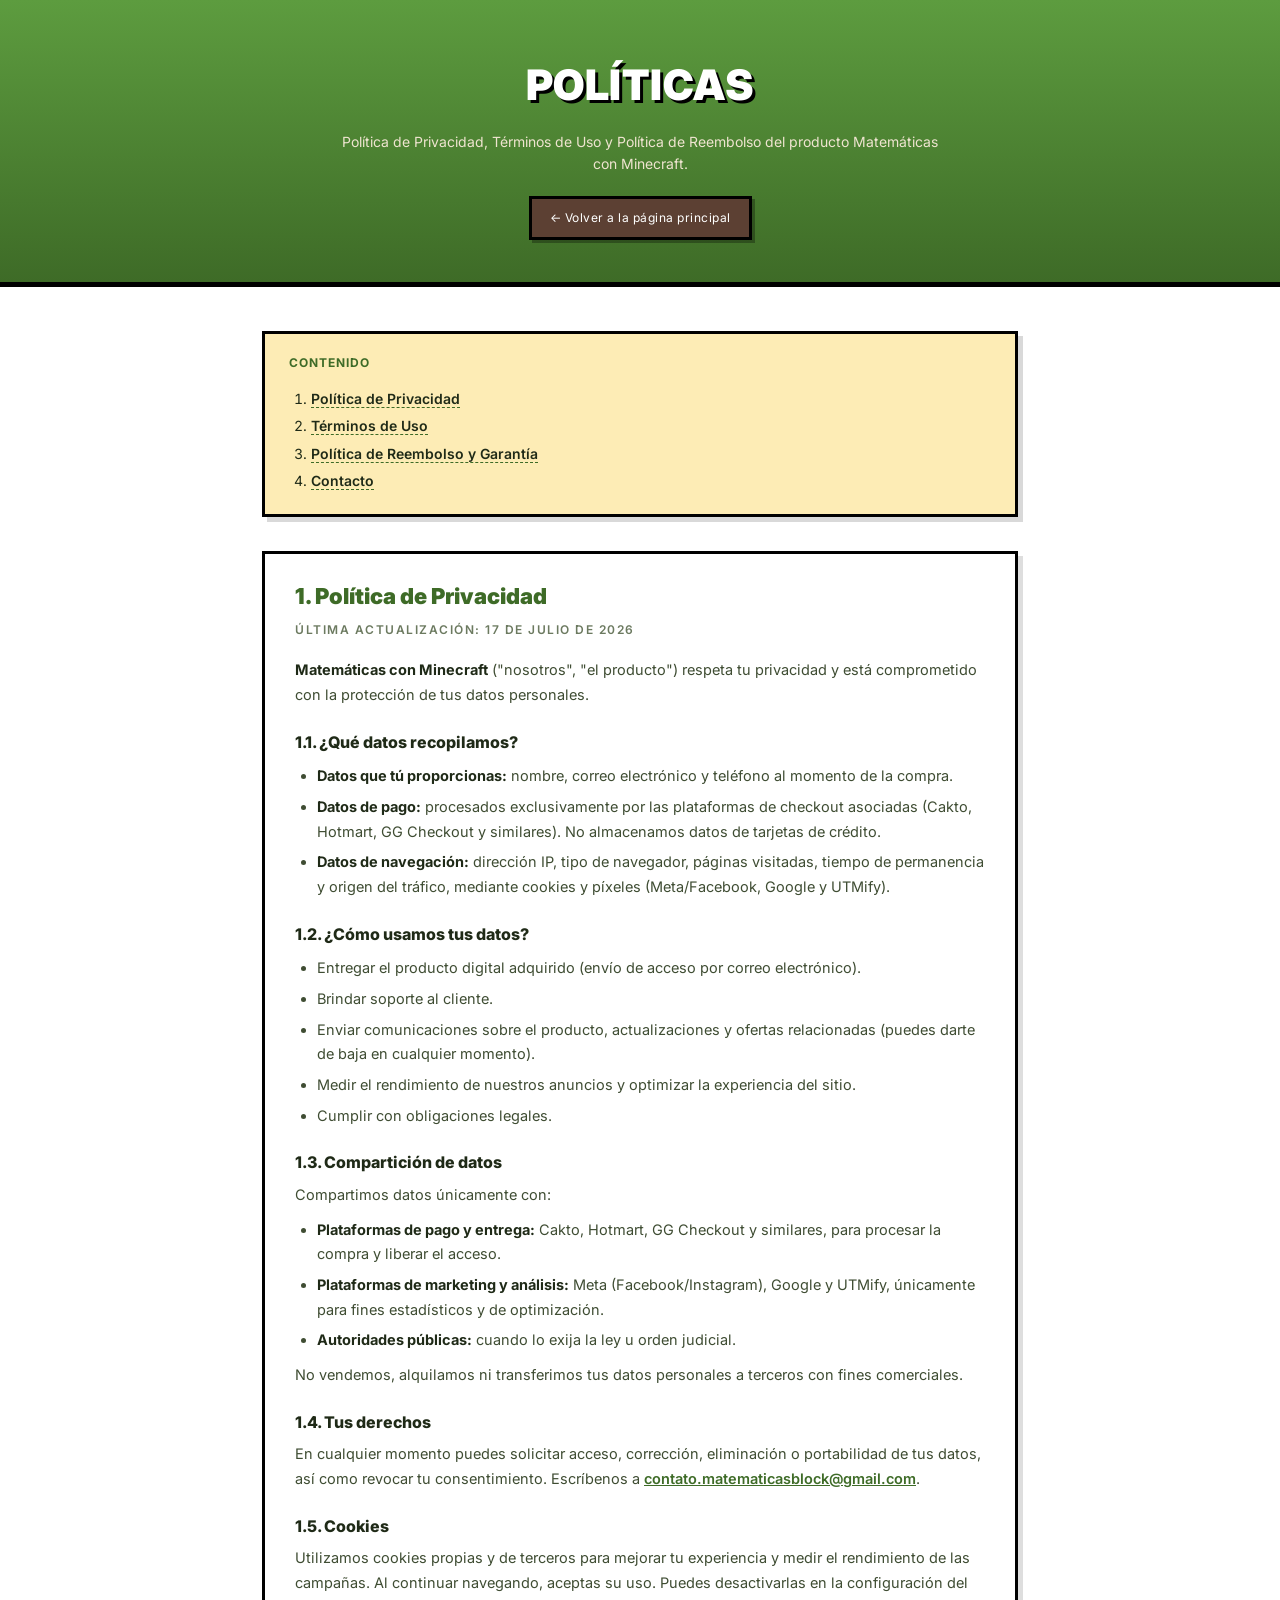
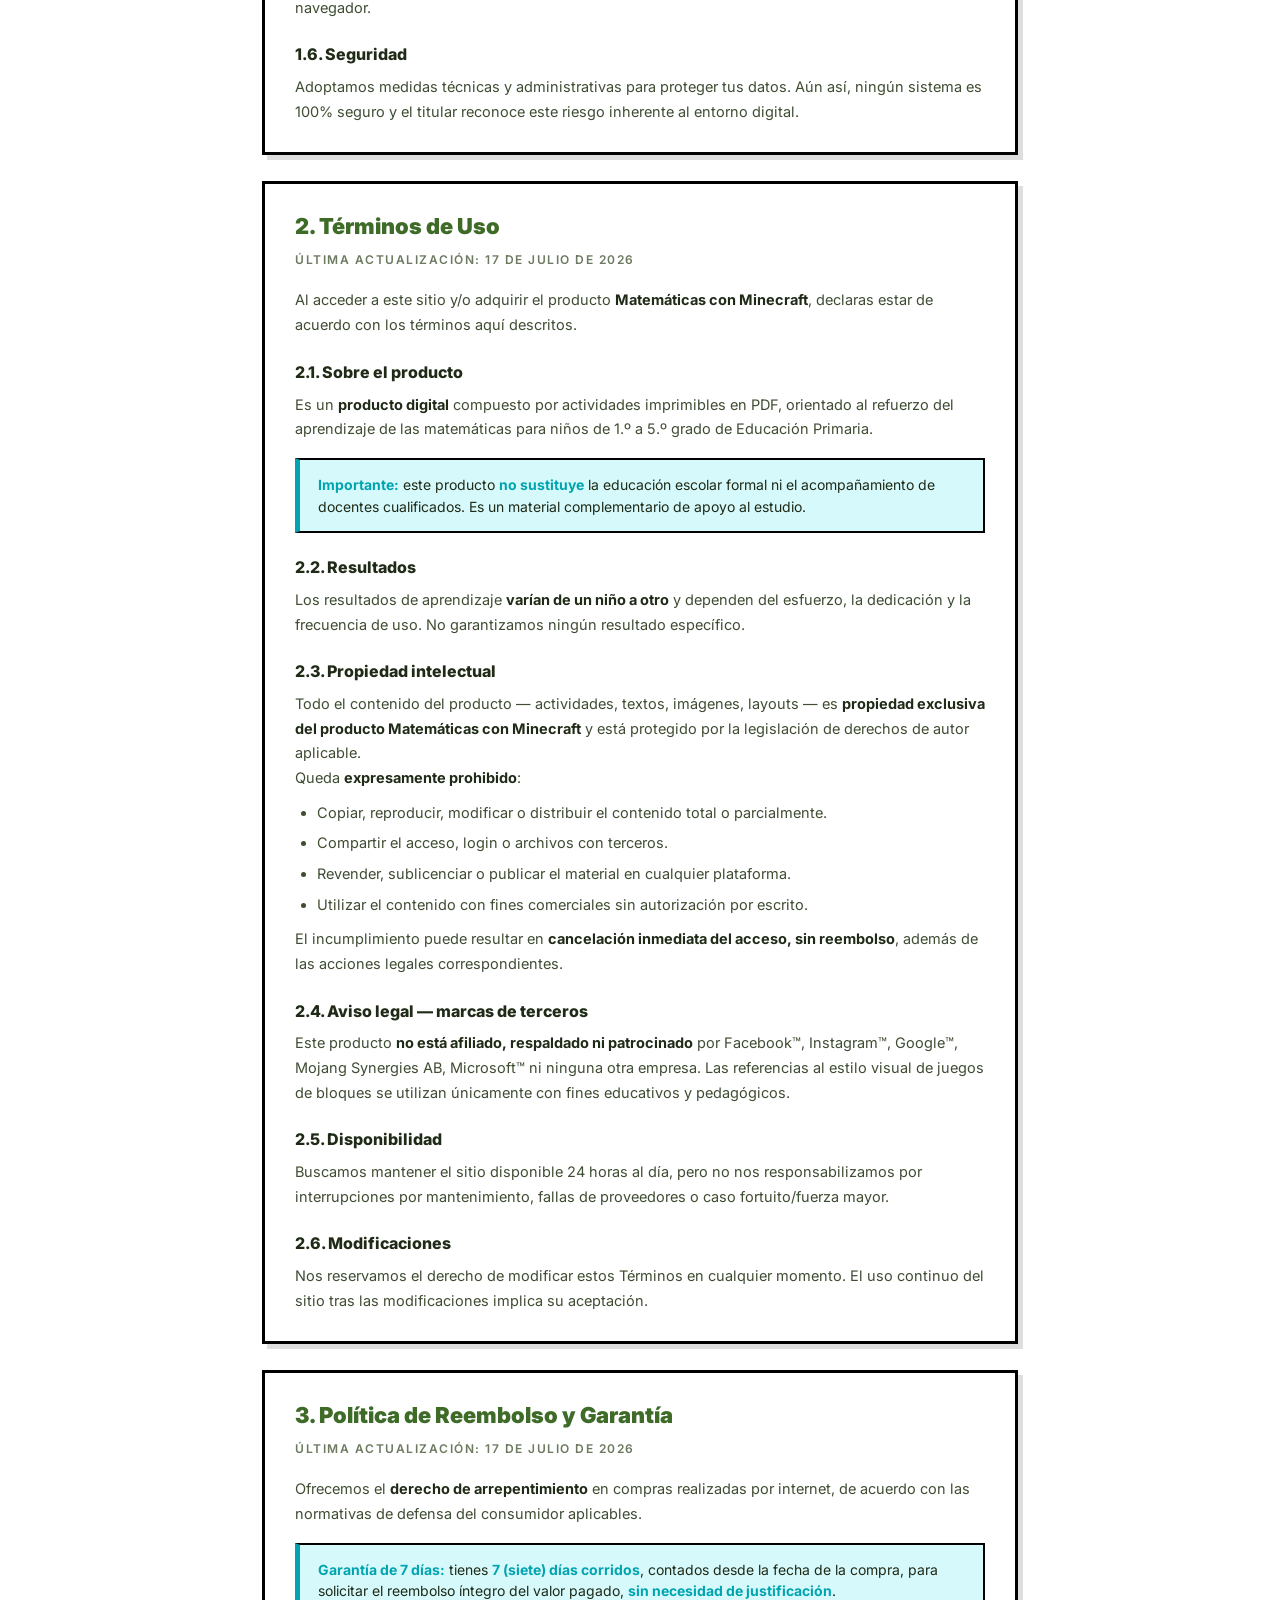
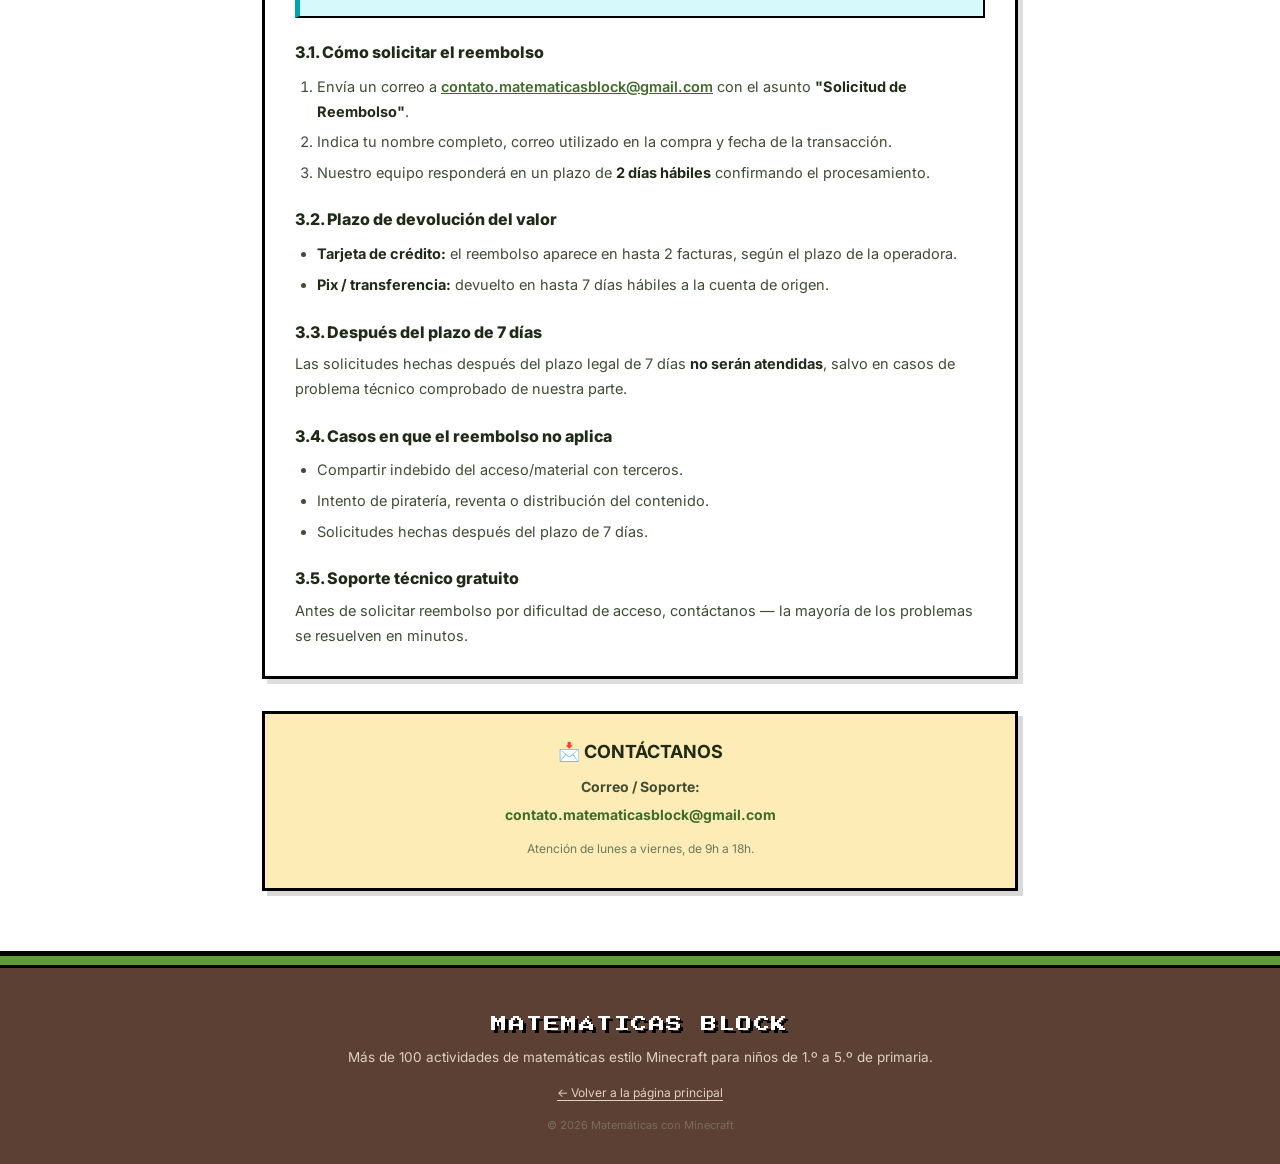
==== politicas.html @ 4c12d4b8 "feat: landing inicial matematicabloques (ES/LATAM Minecraft math)" ====
<!DOCTYPE html>
<html lang="es">
<head>
<meta charset="UTF-8">
<meta name="viewport" content="width=device-width,initial-scale=1.0,maximum-scale=5.0">
<meta name="robots" content="index,follow">
<title>Políticas — Matemáticas con Minecraft</title>
<meta name="description" content="Política de Privacidad, Términos de Uso y Política de Reembolso del producto Matemáticas con Minecraft.">
<link rel="preconnect" href="https://fonts.googleapis.com">
<link rel="preconnect" href="https://fonts.gstatic.com" crossorigin>
<link href="https://fonts.googleapis.com/css2?family=Press+Start+2P&family=Inter:wght@400;500;600;700;800&display=swap" rel="stylesheet">
<link rel="stylesheet" href="styles.css">
<style>
  .policy-hero{
    background:linear-gradient(180deg,var(--mc-grass) 0%,var(--mc-grass-dark) 100%);
    color:#fff;padding:52px 20px 42px;text-align:center;
    border-bottom:5px solid #000;
  }
  .policy-hero h1{
    font-size:clamp(28px,5vw,42px);font-weight:900;text-transform:uppercase;
    letter-spacing:.5px;margin:0 0 14px;
    text-shadow:3px 3px 0 #000;
  }
  .policy-hero p{font-size:14px;color:#efe4d0;max-width:600px;margin:0 auto;line-height:1.6}
  .policy-back{
    display:inline-block;margin-top:20px;color:#fff;font-size:12px;
    text-decoration:none;
    background:var(--mc-dirt-dark);
    padding:10px 18px;
    border:3px solid #000;
    box-shadow:3px 3px 0 rgba(0,0,0,.3);
    
    letter-spacing:.5px;
  }
  .policy-back:hover{background:var(--mc-dirt);color:#fff}

  .policy-main{
    max-width:800px;margin:0 auto;padding:44px 22px 60px;
    color:var(--text-dark);
  }
  .policy-toc{
    background:var(--mc-gold-soft);
    border:3px solid #000;
    padding:20px 24px;margin-bottom:34px;
    box-shadow:5px 5px 0 rgba(0,0,0,.15);
  }
  .policy-toc h2{
    
    font-size:12px;text-transform:uppercase;letter-spacing:1px;
    color:var(--mc-grass-dark);margin:0 0 12px;
  }
  .policy-toc ol{margin:0;padding-left:22px;font-size:14px;line-height:1.95}
  .policy-toc a{color:var(--text-dark);text-decoration:none;border-bottom:1px dashed var(--mc-grass-dark);font-weight:600}
  .policy-toc a:hover{color:var(--mc-grass-dark);border-bottom-style:solid}

  .policy-section{
    background:#fff;
    border:3px solid #000;
    padding:28px 30px;margin-bottom:26px;
    box-shadow:5px 5px 0 rgba(0,0,0,.13);
  }
  .policy-section h2{
    color:var(--mc-grass-dark);font-size:22px;font-weight:900;
    margin:0 0 8px;line-height:1.35;
  }
  .policy-section .policy-sub{
    color:var(--text-muted);font-size:12px;text-transform:uppercase;
    letter-spacing:1.5px;margin:0 0 18px;font-weight:600;
  }
  .policy-section h3{
    color:var(--text-dark);font-size:16px;margin:22px 0 8px;font-weight:800;
  }
  .policy-section p, .policy-section li{
    color:var(--text);font-size:14.5px;line-height:1.7;
  }
  .policy-section ul, .policy-section ol{padding-left:22px;margin:10px 0}
  .policy-section li{margin-bottom:6px}
  .policy-section a{color:var(--mc-grass-dark);text-decoration:underline;font-weight:600}
  .policy-section strong{color:var(--text-dark)}

  .policy-callout{
    background:var(--mc-diamond-soft);border-left:5px solid var(--mc-diamond-dark);
    padding:14px 18px;margin:16px 0;font-size:14px;
    border-top:2px solid #000;
    border-right:2px solid #000;
    border-bottom:2px solid #000;
  }
  .policy-callout strong{color:var(--mc-diamond-dark)}

  .policy-contact{
    margin-top:32px;padding:24px 26px;background:var(--mc-gold-soft);
    border:3px solid #000;text-align:center;
    box-shadow:5px 5px 0 rgba(0,0,0,.15);
  }
  .policy-contact h3{margin:0 0 10px;color:var(--text-dark);font-size:18px}
  .policy-contact p{margin:6px 0;font-size:14px;color:var(--text)}
  .policy-contact a{color:var(--mc-grass-dark);font-weight:700;text-decoration:none;word-break:break-all}
  .policy-contact a:hover{text-decoration:underline}

  @media (max-width:600px){
    .policy-section{padding:22px 20px}
    .policy-main{padding:28px 16px 50px}
    .policy-section h2{font-size:13px}
  }
</style>
</head>
<body>

<header class="policy-hero">
  <h1>Políticas</h1>
  <p>Política de Privacidad, Términos de Uso y Política de Reembolso del producto Matemáticas con Minecraft.</p>
  <a href="/" class="policy-back">← Volver a la página principal</a>
</header>

<main class="policy-main">

  <nav class="policy-toc" aria-label="Índice">
    <h2>Contenido</h2>
    <ol>
      <li><a href="#privacidad">Política de Privacidad</a></li>
      <li><a href="#terminos">Términos de Uso</a></li>
      <li><a href="#reembolso">Política de Reembolso y Garantía</a></li>
      <li><a href="#contacto">Contacto</a></li>
    </ol>
  </nav>

  <!-- ============ PRIVACIDAD ============ -->
  <section id="privacidad" class="policy-section">
    <h2>1. Política de Privacidad</h2>
    <p class="policy-sub">Última actualización: 17 de julio de 2026</p>

    <p><strong>Matemáticas con Minecraft</strong> ("nosotros", "el producto") respeta tu privacidad y está comprometido con la protección de tus datos personales.</p>

    <h3>1.1. ¿Qué datos recopilamos?</h3>
    <ul>
      <li><strong>Datos que tú proporcionas:</strong> nombre, correo electrónico y teléfono al momento de la compra.</li>
      <li><strong>Datos de pago:</strong> procesados exclusivamente por las plataformas de checkout asociadas (Cakto, Hotmart, GG Checkout y similares). No almacenamos datos de tarjetas de crédito.</li>
      <li><strong>Datos de navegación:</strong> dirección IP, tipo de navegador, páginas visitadas, tiempo de permanencia y origen del tráfico, mediante cookies y píxeles (Meta/Facebook, Google y UTMify).</li>
    </ul>

    <h3>1.2. ¿Cómo usamos tus datos?</h3>
    <ul>
      <li>Entregar el producto digital adquirido (envío de acceso por correo electrónico).</li>
      <li>Brindar soporte al cliente.</li>
      <li>Enviar comunicaciones sobre el producto, actualizaciones y ofertas relacionadas (puedes darte de baja en cualquier momento).</li>
      <li>Medir el rendimiento de nuestros anuncios y optimizar la experiencia del sitio.</li>
      <li>Cumplir con obligaciones legales.</li>
    </ul>

    <h3>1.3. Compartición de datos</h3>
    <p>Compartimos datos únicamente con:</p>
    <ul>
      <li><strong>Plataformas de pago y entrega:</strong> Cakto, Hotmart, GG Checkout y similares, para procesar la compra y liberar el acceso.</li>
      <li><strong>Plataformas de marketing y análisis:</strong> Meta (Facebook/Instagram), Google y UTMify, únicamente para fines estadísticos y de optimización.</li>
      <li><strong>Autoridades públicas:</strong> cuando lo exija la ley u orden judicial.</li>
    </ul>
    <p>No vendemos, alquilamos ni transferimos tus datos personales a terceros con fines comerciales.</p>

    <h3>1.4. Tus derechos</h3>
    <p>En cualquier momento puedes solicitar acceso, corrección, eliminación o portabilidad de tus datos, así como revocar tu consentimiento. Escríbenos a <a href="mailto:contato.matematicasblock@gmail.com">contato.matematicasblock@gmail.com</a>.</p>

    <h3>1.5. Cookies</h3>
    <p>Utilizamos cookies propias y de terceros para mejorar tu experiencia y medir el rendimiento de las campañas. Al continuar navegando, aceptas su uso. Puedes desactivarlas en la configuración del navegador.</p>

    <h3>1.6. Seguridad</h3>
    <p>Adoptamos medidas técnicas y administrativas para proteger tus datos. Aún así, ningún sistema es 100% seguro y el titular reconoce este riesgo inherente al entorno digital.</p>
  </section>

  <!-- ============ TÉRMINOS DE USO ============ -->
  <section id="terminos" class="policy-section">
    <h2>2. Términos de Uso</h2>
    <p class="policy-sub">Última actualización: 17 de julio de 2026</p>

    <p>Al acceder a este sitio y/o adquirir el producto <strong>Matemáticas con Minecraft</strong>, declaras estar de acuerdo con los términos aquí descritos.</p>

    <h3>2.1. Sobre el producto</h3>
    <p>Es un <strong>producto digital</strong> compuesto por actividades imprimibles en PDF, orientado al refuerzo del aprendizaje de las matemáticas para niños de 1.º a 5.º grado de Educación Primaria.</p>

    <div class="policy-callout">
      <strong>Importante:</strong> este producto <strong>no sustituye</strong> la educación escolar formal ni el acompañamiento de docentes cualificados. Es un material complementario de apoyo al estudio.
    </div>

    <h3>2.2. Resultados</h3>
    <p>Los resultados de aprendizaje <strong>varían de un niño a otro</strong> y dependen del esfuerzo, la dedicación y la frecuencia de uso. No garantizamos ningún resultado específico.</p>

    <h3>2.3. Propiedad intelectual</h3>
    <p>Todo el contenido del producto — actividades, textos, imágenes, layouts — es <strong>propiedad exclusiva del producto Matemáticas con Minecraft</strong> y está protegido por la legislación de derechos de autor aplicable.</p>
    <p>Queda <strong>expresamente prohibido</strong>:</p>
    <ul>
      <li>Copiar, reproducir, modificar o distribuir el contenido total o parcialmente.</li>
      <li>Compartir el acceso, login o archivos con terceros.</li>
      <li>Revender, sublicenciar o publicar el material en cualquier plataforma.</li>
      <li>Utilizar el contenido con fines comerciales sin autorización por escrito.</li>
    </ul>
    <p>El incumplimiento puede resultar en <strong>cancelación inmediata del acceso, sin reembolso</strong>, además de las acciones legales correspondientes.</p>

    <h3>2.4. Aviso legal — marcas de terceros</h3>
    <p>Este producto <strong>no está afiliado, respaldado ni patrocinado</strong> por Facebook™, Instagram™, Google™, Mojang Synergies AB, Microsoft™ ni ninguna otra empresa. Las referencias al estilo visual de juegos de bloques se utilizan únicamente con fines educativos y pedagógicos.</p>

    <h3>2.5. Disponibilidad</h3>
    <p>Buscamos mantener el sitio disponible 24 horas al día, pero no nos responsabilizamos por interrupciones por mantenimiento, fallas de proveedores o caso fortuito/fuerza mayor.</p>

    <h3>2.6. Modificaciones</h3>
    <p>Nos reservamos el derecho de modificar estos Términos en cualquier momento. El uso continuo del sitio tras las modificaciones implica su aceptación.</p>
  </section>

  <!-- ============ REEMBOLSO ============ -->
  <section id="reembolso" class="policy-section">
    <h2>3. Política de Reembolso y Garantía</h2>
    <p class="policy-sub">Última actualización: 17 de julio de 2026</p>

    <p>Ofrecemos el <strong>derecho de arrepentimiento</strong> en compras realizadas por internet, de acuerdo con las normativas de defensa del consumidor aplicables.</p>

    <div class="policy-callout">
      <strong>Garantía de 7 días:</strong> tienes <strong>7 (siete) días corridos</strong>, contados desde la fecha de la compra, para solicitar el reembolso íntegro del valor pagado, <strong>sin necesidad de justificación</strong>.
    </div>

    <h3>3.1. Cómo solicitar el reembolso</h3>
    <ol>
      <li>Envía un correo a <a href="mailto:contato.matematicasblock@gmail.com">contato.matematicasblock@gmail.com</a> con el asunto <strong>"Solicitud de Reembolso"</strong>.</li>
      <li>Indica tu nombre completo, correo utilizado en la compra y fecha de la transacción.</li>
      <li>Nuestro equipo responderá en un plazo de <strong>2 días hábiles</strong> confirmando el procesamiento.</li>
    </ol>

    <h3>3.2. Plazo de devolución del valor</h3>
    <ul>
      <li><strong>Tarjeta de crédito:</strong> el reembolso aparece en hasta 2 facturas, según el plazo de la operadora.</li>
      <li><strong>Pix / transferencia:</strong> devuelto en hasta 7 días hábiles a la cuenta de origen.</li>
    </ul>

    <h3>3.3. Después del plazo de 7 días</h3>
    <p>Las solicitudes hechas después del plazo legal de 7 días <strong>no serán atendidas</strong>, salvo en casos de problema técnico comprobado de nuestra parte.</p>

    <h3>3.4. Casos en que el reembolso no aplica</h3>
    <ul>
      <li>Compartir indebido del acceso/material con terceros.</li>
      <li>Intento de piratería, reventa o distribución del contenido.</li>
      <li>Solicitudes hechas después del plazo de 7 días.</li>
    </ul>

    <h3>3.5. Soporte técnico gratuito</h3>
    <p>Antes de solicitar reembolso por dificultad de acceso, contáctanos — la mayoría de los problemas se resuelven en minutos.</p>
  </section>

  <!-- ============ CONTACTO ============ -->
  <section id="contacto" class="policy-contact">
    <h3>📩 CONTÁCTANOS</h3>
    <p><strong>Correo / Soporte:</strong></p>
    <p><a href="mailto:contato.matematicasblock@gmail.com">contato.matematicasblock@gmail.com</a></p>
    <p style="font-size:12px;color:var(--text-muted);margin-top:14px">Atención de lunes a viernes, de 9h a 18h.</p>
  </section>

</main>

<footer class="footer">
  <div class="container narrow center">
    <p class="footer-brand">MATEMÁTICAS BLOCK</p>
    <p class="footer-tag">Más de 100 actividades de matemáticas estilo Minecraft para niños de 1.º a 5.º de primaria.</p>
    <p class="footer-links"><a href="/">← Volver a la página principal</a></p>
    <p class="footer-copy">© 2026 Matemáticas con Minecraft</p>
  </div>
</footer>

</body>
</html>
---- styles.css ----
/* ============ RESET / BASE ============ */
*,*::before,*::after{box-sizing:border-box;margin:0;padding:0}
html{scroll-behavior:smooth;-webkit-font-smoothing:antialiased}
body{
  font-family:'Inter',system-ui,-apple-system,'Segoe UI',Roboto,Helvetica,Arial,sans-serif;
  background:#fff;color:var(--text-dark);line-height:1.55;
  overflow-x:hidden;
}
img{display:block;max-width:100%;height:auto;image-rendering:pixelated;image-rendering:-moz-crisp-edges}
a{color:inherit;text-decoration:none}
button{font:inherit;cursor:pointer;border:0;background:none;color:inherit}

:root{
  /* Paleta Minecraft */
  --mc-grass:#5D9C3F;
  --mc-grass-dark:#3E6B27;
  --mc-grass-light:#7DBE55;
  --mc-grass-soft:#e5f3d7;
  --mc-dirt:#866043;
  --mc-dirt-dark:#5C4033;
  --mc-dirt-light:#a67b57;
  --mc-dirt-soft:#f5ead9;
  --mc-stone:#7F7F7F;
  --mc-stone-dark:#4d4d4d;
  --mc-diamond:#5DECF5;
  --mc-diamond-dark:#00a4b0;
  --mc-diamond-soft:#d6f9fc;
  --mc-redstone:#B02020;
  --mc-redstone-dark:#7f0a0a;
  --mc-redstone-light:#e0453f;
  --mc-redstone-soft:#fbe0e0;
  --mc-gold:#f4c034;
  --mc-gold-soft:#fdecb5;

  /* Backgrounds */
  --bg-white:#ffffff;
  --bg-cream:#faf6ea;
  --bg-soft:#f4f8ef;
  --bg-grass-tint:#f0f7e7;
  --bg-dirt-tint:#f8f0e3;

  /* Texto */
  --text-dark:#1f2a17;
  --text:#3f4d33;
  --text-muted:#6c7a60;
  --text-soft:#a5b19c;

  /* Borders / shadows */
  --border:rgba(62,107,39,.12);
  --border-strong:rgba(62,107,39,.28);
  --shadow-soft:0 6px 0 rgba(62,107,39,.10);
  --shadow-md:0 8px 0 rgba(62,107,39,.16);
  --shadow-block:0 6px 0 rgba(0,0,0,.15), 0 12px 24px rgba(62,107,39,.14);

  /* CTA = verde grama Minecraft */
  --cta-from:#7DBE55;
  --cta-to:#3E6B27;
  --cta-shadow:rgba(62,107,39,.42);

  /* Fontes */
  --font-pixel:'Press Start 2P','VT323','Courier New',monospace;
  --font-body:'Inter',system-ui,-apple-system,sans-serif;
}

/* ============ TOP BAR ============ */
.top-bar{
  background:linear-gradient(90deg,var(--mc-grass-dark) 0%,var(--mc-dirt-dark) 100%);
  color:#fff;text-align:center;
  padding:12px 16px;font-size:13px;font-weight:700;
  letter-spacing:.4px;
  text-shadow:1px 1px 0 rgba(0,0,0,.5);
  border-bottom:3px solid #000;
}
.top-bar strong{font-weight:800;color:var(--mc-gold)}

/* ============ HERO ============ */
.hero{
  background:
    linear-gradient(180deg,#87CEEB 0%,#87CEEB 55%, var(--mc-grass) 55%, var(--mc-grass) 65%, var(--mc-dirt) 65%),
    #ffffff;
  padding:32px 20px 80px;
  text-align:center;
  position:relative;
  overflow:hidden;
}
.hero::before{
  content:"";
  position:absolute;
  left:0;right:0;
  top:55%;
  height:16px;
  background-image:
    linear-gradient(90deg,rgba(0,0,0,.15) 25%,transparent 25%,transparent 50%,rgba(0,0,0,.15) 50%,rgba(0,0,0,.15) 75%,transparent 75%);
  background-size:16px 16px;
  z-index:1;
  pointer-events:none;
}
.hero-inner{max-width:820px;margin:0 auto;position:relative;z-index:2}
.brand{
  font-family:var(--font-pixel);
  font-size:14px;letter-spacing:2px;
  color:#fff;
  background:var(--mc-dirt-dark);
  display:inline-block;
  padding:10px 18px;
  border:3px solid #000;
  box-shadow:4px 4px 0 rgba(0,0,0,.35);
  margin-bottom:22px;
  text-shadow:2px 2px 0 #000;
}
.kicker{
  display:inline-block;
  background:var(--mc-gold);
  color:#3a2a05;
  padding:8px 14px;
  font-size:12px;font-weight:800;letter-spacing:1px;
  margin-bottom:16px;
  border:3px solid #000;
  box-shadow:3px 3px 0 rgba(0,0,0,.35);
  text-transform:uppercase;
}
.hero h1{
  font-size:clamp(26px,5vw,40px);
  font-weight:900;line-height:1.2;
  margin-bottom:18px;color:#fff;
  text-shadow:3px 3px 0 #000, -1px -1px 0 #000, 1px -1px 0 #000, -1px 1px 0 #000;
  letter-spacing:.3px;
  text-transform:uppercase;
}
.hl{color:var(--mc-gold);text-shadow:3px 3px 0 #000;font-family:var(--font-pixel);font-size:.75em;display:inline-block;padding:0 4px}
.sub{
  color:#fff;font-size:15px;
  max-width:640px;margin:0 auto 24px;
  background:rgba(0,0,0,.55);
  padding:12px 18px;
  border:2px solid #000;
  border-radius:4px;
  line-height:1.6;
}
.hero-img-wrap{
  margin:20px auto 26px;
  max-width:520px;
  position:relative;
}
.hero-img-wrap img{
  width:100%;
  border:4px solid #000;
  box-shadow:8px 8px 0 rgba(0,0,0,.35);
  background:#fff;
}
.cta-primary{
  display:inline-block;
  background:linear-gradient(180deg,var(--cta-from) 0%,var(--cta-to) 100%);
  color:#fff;
  font-weight:900;font-size:16px;
  padding:20px 26px;
  border:4px solid #000;
  box-shadow:5px 5px 0 rgba(0,0,0,.35), inset 0 2px 0 rgba(255,255,255,.25);
  text-transform:uppercase;letter-spacing:.6px;
  text-shadow:2px 2px 0 #000;
  transition:transform .12s ease, box-shadow .12s ease;
  animation:pulse 2.2s ease-in-out infinite;
  line-height:1.4;
}
.cta-primary:hover{transform:translate(-2px,-2px);box-shadow:7px 7px 0 rgba(0,0,0,.4), inset 0 2px 0 rgba(255,255,255,.25)}
.cta-primary:active{transform:translate(2px,2px);box-shadow:2px 2px 0 rgba(0,0,0,.35)}
@keyframes pulse{
  0%,100%{box-shadow:5px 5px 0 rgba(0,0,0,.35), inset 0 2px 0 rgba(255,255,255,.25);}
  50%{box-shadow:7px 7px 0 rgba(0,0,0,.45), inset 0 2px 0 rgba(255,255,255,.25);}
}
.social-proof{
  margin-top:22px;font-size:14px;color:#fff;
  display:flex;align-items:center;justify-content:center;gap:10px;flex-wrap:wrap;
  text-shadow:2px 2px 0 #000;
  font-weight:700;
}
.stars{color:var(--mc-gold);letter-spacing:2px;font-size:18px}
.trust-row{color:#fff;font-size:13px;margin-top:10px;text-shadow:2px 2px 0 #000;font-weight:600}

/* ============ SECTIONS ============ */
.section{padding:64px 20px}
.section-light{background:var(--bg-soft);color:var(--text-dark)}
.section-dark{background:var(--bg-dirt-tint);color:var(--text-dark)}
.section-darker{background:var(--bg-grass-tint);color:var(--text-dark)}
.section-urgency{
  background:linear-gradient(180deg,var(--mc-redstone-soft) 0%,#fcd5d3 100%);
  color:var(--text-dark);
  border-top:4px solid #000;
  border-bottom:4px solid #000;
}
.section-bonus{
  background:
    linear-gradient(180deg,var(--mc-gold-soft) 0%,#fff5d1 100%);
  color:var(--text-dark);
  border-top:4px solid #000;
  border-bottom:4px solid #000;
}
.container{max-width:1100px;margin:0 auto}
.container.narrow{max-width:760px}
.center{text-align:center}

.section-title{
  font-size:clamp(24px,4vw,36px);
  font-weight:900;text-align:center;
  margin-bottom:14px;line-height:1.2;color:var(--text-dark);
  letter-spacing:.2px;
  text-transform:uppercase;
}
.section-sub{
  text-align:center;color:var(--text-muted);
  max-width:640px;margin:0 auto 36px;font-size:15px;
  line-height:1.6;
}

/* ============ SECTION MATERIAL ============ */
.section-material{
  background:
    linear-gradient(180deg,var(--mc-grass-soft) 0%,#ffffff 100%);
  color:var(--text-dark);
  border-top:4px solid #000;
}
.material-head{text-align:center;margin-bottom:30px}
.material-eyebrow{
  display:inline-block;
  background:var(--mc-grass);
  color:#fff;
  font-family:var(--font-pixel);
  font-weight:800;font-size:9px;letter-spacing:1.5px;
  padding:8px 14px;
  border:3px solid #000;
  box-shadow:3px 3px 0 rgba(0,0,0,.3);
  margin-bottom:16px;
  text-shadow:1px 1px 0 #000;
}

/* ============ MARQUEE ============ */
.marquee{
  position:relative;overflow:hidden;
  width:100%;
  -webkit-mask-image:linear-gradient(90deg,transparent 0,#000 6%,#000 94%,transparent 100%);
          mask-image:linear-gradient(90deg,transparent 0,#000 6%,#000 94%,transparent 100%);
}
.marquee-track{
  display:flex;gap:20px;
  width:max-content;
  animation:marquee 26s linear infinite;
  will-change:transform;
}
.marquee-item{
  flex:0 0 auto;
  width:clamp(280px, 44vw, 480px);
  overflow:hidden;
  background:#fff;
  border:3px solid #000;
  box-shadow:5px 5px 0 rgba(0,0,0,.25);
}
.marquee-item img{width:100%;height:auto;display:block}
@keyframes marquee{
  from{transform:translateX(0)}
  to{transform:translateX(calc(-50% - 10px))}
}

/* ============ DEPOIMENTOS MARQUEE ============ */
.dep-marquee{
  position:relative;overflow:hidden;width:100%;
  -webkit-mask-image:linear-gradient(90deg,transparent 0,#000 5%,#000 95%,transparent 100%);
          mask-image:linear-gradient(90deg,transparent 0,#000 5%,#000 95%,transparent 100%);
}
.dep-marquee-track{
  display:flex;gap:20px;
  width:max-content;
  animation:marquee 38s linear infinite;
  will-change:transform;
}
.dep-item{
  flex:0 0 auto;
  width:clamp(260px, 28vw, 340px);
  height:520px;
  overflow:hidden;
  background:#f0f7e7;
  border:3px solid #000;
  box-shadow:5px 5px 0 rgba(0,0,0,.2);
  position:relative;
}
.dep-item img{
  width:100%;height:100%;display:block;
  object-fit:cover;object-position:top center;
  image-rendering:-webkit-optimize-contrast;
  image-rendering:high-quality;
}
@media (max-width:480px){
  .dep-item{width:240px;height:440px}
}

/* ============ EXTRA MOCKUP ============ */
.extra-mockup{
  margin:20px auto 24px;
  max-width:460px;
}
.extra-mockup img{
  width:100%;
  border:4px solid #000;
  box-shadow:6px 6px 0 rgba(0,0,0,.25);
  background:#fff;
}
.pain-resolver{
  text-align:center;color:var(--text-dark);font-size:15px;
  background:var(--mc-diamond-soft);
  border:3px solid var(--mc-diamond-dark);
  padding:16px 18px;margin:20px auto 0;
  max-width:560px;
  box-shadow:4px 4px 0 rgba(0,0,0,.15);
  font-weight:600;
}

/* ============ LEARN GRID ============ */
.learn-grid{
  display:grid;grid-template-columns:repeat(auto-fit,minmax(240px,1fr));
  gap:18px;
}
.learn-card{
  background:#fff;
  border:3px solid #000;
  padding:22px;
  transition:transform .2s ease, box-shadow .2s ease;
  box-shadow:5px 5px 0 rgba(0,0,0,.15);
}
.learn-card:hover{
  transform:translate(-2px,-2px);
  box-shadow:7px 7px 0 rgba(0,0,0,.2);
}
.learn-emoji{
  font-size:28px;display:flex;align-items:center;justify-content:center;
  width:56px;height:56px;
  background:var(--mc-grass);
  color:#fff;
  border:3px solid #000;
  margin-bottom:14px;
  box-shadow:3px 3px 0 rgba(0,0,0,.2);
}
.learn-card h3{
  font-size:17px;margin-bottom:8px;color:var(--text-dark);
  line-height:1.35;font-weight:900;
}
.learn-card p{font-size:13.5px;color:var(--text-muted);line-height:1.55}

/* ============ COUNTDOWN ============ */
.countdown{
  display:flex;justify-content:center;align-items:center;gap:14px;
  margin:20px 0 14px;
}
.cd-box{
  background:#fff;
  border:4px solid #000;
  padding:14px 18px;
  min-width:104px;text-align:center;
  box-shadow:5px 5px 0 var(--mc-redstone-dark);
}
.cd-box span{
  display:block;font-size:38px;font-weight:900;line-height:1;
  font-family:var(--font-pixel);
  font-variant-numeric:tabular-nums;color:var(--mc-redstone);
  text-shadow:2px 2px 0 rgba(0,0,0,.15);
}
.cd-box small{display:block;font-size:11px;color:var(--text-muted);letter-spacing:.6px;margin-top:6px;font-family:var(--font-pixel)}
.cd-colon{font-size:34px;font-weight:900;color:var(--mc-redstone);font-family:var(--font-pixel)}
.cd-note{color:var(--text);margin-top:8px;font-size:14px}
.cd-note strong{color:var(--mc-redstone)}

/* ============ IDEAL v2 ============ */
.section-ideal{
  background:
    linear-gradient(180deg,#ffffff 0%,var(--bg-grass-tint) 100%);
  color:var(--text-dark);
}
.ideal-head{text-align:center;margin-bottom:30px}
.ideal-flag{
  display:inline-block;font-size:38px;margin-bottom:10px;
  filter:drop-shadow(0 4px 0 rgba(0,0,0,.2));
}
.ideal-grid-v2{
  display:grid;grid-template-columns:repeat(auto-fit,minmax(260px,1fr));
  gap:18px;
}
.ideal-card-v2{
  background:#fff;
  border:3px solid #000;
  padding:24px 22px;
  box-shadow:5px 5px 0 rgba(0,0,0,.15);
  position:relative;
  transition:transform .2s ease, box-shadow .2s ease;
}
.ideal-card-v2:hover{
  transform:translate(-2px,-2px);
  box-shadow:7px 7px 0 rgba(0,0,0,.22);
}
.ideal-icon{
  font-size:32px;line-height:1;
  width:56px;height:56px;
  background:var(--mc-dirt);
  color:#fff;
  border:3px solid #000;
  display:flex;align-items:center;justify-content:center;
  margin-bottom:14px;
  box-shadow:3px 3px 0 rgba(0,0,0,.2);
}
.ideal-card-v2 h3{
  font-size:17px;color:var(--text-dark);margin-bottom:10px;line-height:1.35;font-weight:900;
}
.ideal-card-v2 p{font-size:14px;color:var(--text-muted);line-height:1.6}
.cta-block-v2{
  text-align:center;margin-top:36px;
  background:linear-gradient(180deg,var(--mc-dirt) 0%,var(--mc-dirt-dark) 100%);
  padding:34px 20px;
  color:#fff;
  border:4px solid #000;
  box-shadow:8px 8px 0 rgba(0,0,0,.3);
}
.cta-block-v2 h3{
  font-size:24px;margin-bottom:10px;color:#fff;font-weight:900;
  text-shadow:2px 2px 0 #000;line-height:1.3;
}
.cta-block-v2 p{color:#efe4d0;font-size:14px;margin-bottom:18px}
.cta-block-v2 .trust-row{color:#efe4d0;text-shadow:none;margin-top:12px}

/* ============ BONUSES ============ */
.bonus-grid{
  display:grid;grid-template-columns:repeat(auto-fit,minmax(240px,1fr));
  gap:22px;
}
.bonus-card{
  background:#fff;
  border:3px solid #000;
  padding:22px;
  text-align:center;position:relative;
  transition:transform .2s ease, box-shadow .2s ease;
  box-shadow:5px 5px 0 rgba(0,0,0,.15);
}
.bonus-card.hot{border-color:var(--mc-redstone);border-width:4px}
.bonus-card:hover{
  transform:translate(-2px,-2px);
  box-shadow:7px 7px 0 rgba(0,0,0,.22);
}
.bonus-tag{
  position:absolute;top:-14px;left:50%;transform:translateX(-50%);
  background:var(--mc-redstone);
  color:#fff;
  font-family:var(--font-pixel);
  font-weight:900;font-size:9px;
  padding:6px 12px;letter-spacing:.5px;
  white-space:nowrap;
  border:3px solid #000;
  box-shadow:2px 2px 0 rgba(0,0,0,.3);
  text-shadow:1px 1px 0 #000;
}
.bonus-card img{
  width:100%;max-width:200px;margin:6px auto 16px;
  border:3px solid #000;
  box-shadow:4px 4px 0 rgba(0,0,0,.2);
}
.bonus-card h3{
  font-size:16px;margin-bottom:10px;line-height:1.35;color:var(--text-dark);font-weight:900;
}
.bonus-card p{color:var(--text-muted);font-size:13px;margin-bottom:14px;min-height:36px;line-height:1.55}
.bonus-price{display:flex;flex-direction:column;align-items:center;gap:6px}
.strike{text-decoration:line-through;color:var(--text-soft);font-size:13px}
.free{
  background:var(--mc-grass);
  color:#fff;
  font-family:var(--font-pixel);
  font-weight:900;font-size:10px;
  padding:6px 12px;letter-spacing:.5px;
  border:3px solid #000;
  box-shadow:2px 2px 0 rgba(0,0,0,.25);
  text-shadow:1px 1px 0 #000;
}

/* ============ PRICING ============ */
.plans-grid{
  display:grid;grid-template-columns:repeat(auto-fit,minmax(300px,1fr));
  gap:24px;align-items:stretch;
}
.plans-grid.single{
  grid-template-columns:minmax(300px,520px);
  justify-content:center;
}
.plan-card{
  background:#fff;
  border:3px solid #000;
  padding:26px 22px;
  position:relative;
  display:flex;flex-direction:column;
  box-shadow:6px 6px 0 rgba(0,0,0,.18);
  color:var(--text-dark);
}
.plan-card.premium{
  border:4px solid var(--mc-grass-dark);
  background:#fff;
  box-shadow:8px 8px 0 rgba(62,107,39,.4);
}
.ribbon{
  position:absolute;top:-16px;left:50%;transform:translateX(-50%);
  background:var(--mc-gold);
  color:#3a2a05;
  font-family:var(--font-pixel);
  font-weight:900;font-size:9px;
  padding:8px 14px;letter-spacing:.6px;white-space:nowrap;
  border:3px solid #000;
  box-shadow:3px 3px 0 rgba(0,0,0,.3);
}
.plan-label{
  display:inline-block;
  font-family:var(--font-pixel);
  font-size:10px;font-weight:800;
  letter-spacing:1.2px;color:var(--text-muted);margin-bottom:12px;
}
.plan-card.premium .plan-label{color:var(--mc-grass-dark)}
.plan-title{
  font-size:18px;margin-bottom:12px;line-height:1.35;color:var(--text-dark);font-weight:900;
}
.plan-list{list-style:none;display:grid;gap:10px;margin:14px 0}
.plan-list li{
  font-size:14px;padding-left:28px;position:relative;color:var(--text);line-height:1.5;
}
.plan-list li.ok::before{
  content:"✓";position:absolute;left:0;top:1px;
  width:20px;height:20px;background:var(--mc-grass);
  color:#fff;font-weight:900;display:flex;align-items:center;justify-content:center;font-size:12px;
  border:2px solid #000;
}
.plan-list li.locked{color:var(--text-soft)}
.plan-list li.locked::before{
  content:"🔒";position:absolute;left:0;top:0;font-size:14px;
}
.bonus-list-mini{
  background:var(--mc-gold-soft);
  border:3px solid #000;
  padding:14px;margin:12px 0;
  box-shadow:3px 3px 0 rgba(0,0,0,.15);
}
.bonus-list-mini p{font-size:13.5px;color:var(--text-dark);margin:6px 0}
.plan-price-label{color:var(--text-muted);font-size:13.5px;margin-top:14px}
.plan-price-label s{color:var(--text-soft);text-decoration-color:var(--mc-redstone);text-decoration-thickness:2px}
.plan-price{
  font-size:52px;font-weight:900;color:var(--text-dark);
  line-height:1;margin:8px 0;letter-spacing:-1px;
}
.plan-card.premium .plan-price{color:var(--mc-grass-dark)}
.plan-foot{color:var(--text-muted);font-size:13px;margin-bottom:12px}
.plan-installments{color:var(--text);font-size:13.5px;line-height:1.5;margin:0}
.plan-installments strong{color:var(--mc-grass-dark);font-weight:800}
.cta-secondary{
  display:inline-block;text-align:center;
  background:#fff;color:var(--text-dark);
  border:3px solid #000;
  padding:14px 18px;
  font-weight:800;font-size:15px;
  transition:all .12s ease;margin-top:auto;
  box-shadow:4px 4px 0 rgba(0,0,0,.2);
  text-transform:uppercase;letter-spacing:.4px;
}
.cta-secondary:hover{background:var(--mc-grass-soft);transform:translate(-2px,-2px);box-shadow:6px 6px 0 rgba(0,0,0,.25)}
.plan-card .cta-primary{margin-top:auto;display:block;text-align:center}

.payment-foot{text-align:center;margin-top:36px}

/* ============ PREMIUM / BASIC COVER ============ */
.premium-cover,.basic-cover{
  margin:-6px -6px 8px;
  display:flex;align-items:center;justify-content:center;
  padding:8px 0 14px;
}
.premium-cover img{
  width:88%;max-width:340px;height:auto;
  border:3px solid #000;
  box-shadow:5px 5px 0 rgba(0,0,0,.2);
}
.basic-cover img{
  width:64%;max-width:200px;height:auto;
  border:3px solid #000;
  box-shadow:4px 4px 0 rgba(0,0,0,.18);
}

/* basic plan nudge */
.basic-nudge{
  margin-top:16px;padding:12px 14px;
  background:var(--mc-gold-soft);
  border:3px dashed #000;
  display:flex;align-items:center;gap:10px;
}
.basic-nudge .nudge-arrow{
  font-size:30px;font-weight:900;
  color:var(--mc-redstone);
  line-height:1;flex-shrink:0;
  animation:arrowBump 1.4s ease-in-out infinite;
}
.basic-nudge p{
  font-size:13px;line-height:1.5;color:var(--text-dark);margin:0;
}
.basic-nudge strong{color:var(--mc-redstone)}
@keyframes arrowBump{
  0%,100%{transform:translateY(0)}
  50%{transform:translateY(5px)}
}

.premium-price-block{text-align:center;margin:14px 0 18px}
.premium-price-block .plan-price-label{margin:0 0 6px}
.premium-price-block .plan-price{margin:4px 0 8px;text-align:center}

/* ============ GUARANTEE ============ */
.guarantee-box{
  background:var(--mc-gold-soft);
  border:4px solid #000;
  padding:24px;
  box-shadow:6px 6px 0 rgba(0,0,0,.2);
  max-width:520px;
  margin:20px auto 0;
}
.guarantee-box p{color:var(--text-dark);font-size:15px;line-height:1.6;margin-bottom:12px}
.guarantee-list{
  color:var(--mc-grass-dark)!important;
  font-weight:700!important;
  font-size:14px!important;
  margin-top:14px!important;
  margin-bottom:0!important;
}

/* ============ STEPS ============ */
.steps-grid{
  display:grid;grid-template-columns:repeat(auto-fit,minmax(220px,1fr));
  gap:20px;
}
.step-card{
  background:#fff;
  border:3px solid #000;
  padding:24px 20px;
  text-align:center;
  box-shadow:5px 5px 0 rgba(0,0,0,.15);
  position:relative;
}
.step-num{
  display:inline-block;
  font-family:var(--font-pixel);
  font-size:22px;
  width:56px;height:56px;
  background:var(--mc-grass);
  color:#fff;
  border:3px solid #000;
  line-height:52px;
  margin-bottom:14px;
  box-shadow:3px 3px 0 rgba(0,0,0,.2);
  text-shadow:2px 2px 0 #000;
}
.step-card h3{
  font-size:17px;margin-bottom:8px;color:var(--text-dark);line-height:1.35;font-weight:900;
}
.step-card p{font-size:14px;color:var(--text-muted);line-height:1.55}

/* ============ FAQ ============ */
.faq{display:grid;gap:12px}
.faq details{
  background:#fff;
  border:3px solid #000;
  padding:0;overflow:hidden;
  box-shadow:4px 4px 0 rgba(0,0,0,.15);
}
.faq summary{
  list-style:none;cursor:pointer;
  padding:18px 22px;font-weight:700;font-size:15px;color:var(--text-dark);
  display:flex;justify-content:space-between;align-items:center;gap:12px;
}
.faq summary::-webkit-details-marker{display:none}
.faq summary::after{
  content:"+";font-size:28px;font-weight:800;color:var(--mc-grass-dark);
  transition:transform .2s ease;flex-shrink:0;
}
.faq details[open] summary::after{transform:rotate(45deg)}
.faq details p{
  padding:0 22px 18px;color:var(--text);font-size:14.5px;line-height:1.65;
}

/* ============ FOOTER ============ */
.footer{
  background:var(--mc-dirt-dark);
  color:#dfd1bd;padding:44px 20px 30px;
  border-top:5px solid #000;
  position:relative;
}
.footer::before{
  content:"";
  position:absolute;top:0;left:0;right:0;
  height:12px;
  background:var(--mc-grass);
  border-bottom:3px solid #000;
}
.footer-brand{
  font-family:var(--font-pixel);color:#fff;
  font-size:16px;letter-spacing:1.5px;margin-bottom:10px;
  text-shadow:3px 3px 0 #000;
  padding-top:12px;
}
.footer-tag{font-size:13.5px;margin-bottom:16px;color:#dfd1bd;line-height:1.55}
.footer-info{
  font-size:12.5px;color:#dfd1bd;line-height:1.7;margin:16px auto;max-width:520px;
  padding:14px 16px;background:rgba(0,0,0,.25);
  border:2px solid #000;
}
.footer-info p{margin:2px 0}
.footer-info strong{color:#fff;font-weight:600}
.footer-info a{color:var(--mc-gold);text-decoration:none;word-break:break-all}
.footer-info a:hover{text-decoration:underline}
.footer-links{font-size:12px;margin:14px 0}
.footer-links a{color:#dfd1bd;text-decoration:underline;text-underline-offset:3px}
.footer-links a:hover{color:#fff}
.footer-legal{font-size:11px;color:#a99b83;line-height:1.6;margin-bottom:14px;max-width:560px;margin-left:auto;margin-right:auto}
.footer-copy{font-size:11px;color:#7a6d58}

/* ============ CTA VIP ============ */
.cta-vip{
  animation:vipPulse 1.6s ease-in-out infinite !important;
  position:relative;
}
@keyframes vipPulse{
  0%,100%{transform:translate(0,0);box-shadow:5px 5px 0 rgba(0,0,0,.35), inset 0 2px 0 rgba(255,255,255,.25)}
  50%{transform:translate(-2px,-2px);box-shadow:7px 7px 0 rgba(0,0,0,.4), inset 0 2px 0 rgba(255,255,255,.25)}
}

/* ============ EXIT-INTENT MODAL ============ */
.exit-modal{
  position:fixed;inset:0;z-index:99999;
  background:rgba(20,20,10,.82);
  backdrop-filter:blur(4px);
  display:flex;align-items:center;justify-content:center;
  padding:20px;
  opacity:0;visibility:hidden;
  transition:opacity .25s ease, visibility .25s ease;
}
.exit-modal.open{opacity:1;visibility:visible}
.exit-modal[aria-hidden="false"]{opacity:1;visibility:visible}
.exit-card{
  background:#fff;
  max-width:780px;width:100%;
  padding:30px 28px 26px;
  position:relative;
  border:4px solid #000;
  box-shadow:12px 12px 0 rgba(0,0,0,.4);
  animation:exitPop .35s cubic-bezier(.34,1.56,.64,1);
  max-height:92vh;overflow-y:auto;
}
@keyframes exitPop{
  0%{transform:scale(.85);opacity:0}
  100%{transform:scale(1);opacity:1}
}
.exit-close{
  position:absolute;top:10px;right:14px;
  background:transparent;border:0;
  font-size:32px;line-height:1;color:var(--text-muted);
  cursor:pointer;font-weight:300;
  padding:6px 12px;
  transition:background .15s, color .15s;
}
.exit-close:hover{background:#f1f3f9;color:var(--mc-redstone)}
.exit-badge{
  display:inline-block;
  background:var(--mc-redstone);
  color:#fff;
  font-family:var(--font-pixel);
  font-weight:900;font-size:9px;
  padding:7px 14px;letter-spacing:.6px;
  margin-bottom:16px;
  border:3px solid #000;
  box-shadow:3px 3px 0 rgba(0,0,0,.35);
  text-shadow:1px 1px 0 #000;
}
.exit-card h3{
  font-family:var(--font-pixel);
  font-size:clamp(14px,2.4vw,18px);
  font-weight:900;line-height:1.5;
  color:var(--text-dark);
  margin-bottom:22px;letter-spacing:.3px;
}
.exit-hl{
  background:var(--mc-gold);
  color:#3a2a05;padding:4px 10px;display:inline-block;
  border:2px solid #000;
}
.exit-grid{
  display:grid;grid-template-columns:1fr 1.3fr;gap:24px;align-items:center;
}
@media(max-width:680px){
  .exit-grid{grid-template-columns:1fr;gap:14px}
  .exit-image img{max-width:200px;margin:0 auto}
}
.exit-image{display:flex;align-items:center;justify-content:center}
.exit-image img{
  width:100%;max-width:260px;height:auto;
  border:3px solid #000;
  box-shadow:5px 5px 0 rgba(0,0,0,.2);
}
.exit-miss{
  font-weight:800;color:var(--text-dark);
  margin-bottom:10px;font-size:14px;
}
.exit-list{
  list-style:none;display:grid;gap:6px;
  margin-bottom:16px;
}
.exit-list li{
  font-size:13.5px;color:var(--text);
  padding-left:0;line-height:1.55;
}
.exit-price{
  text-align:center;margin:14px 0 14px;
  padding:16px 12px;
  background:var(--mc-gold-soft);
  border:3px dashed var(--mc-redstone);
}
.exit-old{display:block;font-size:13px;color:var(--text-muted);margin-bottom:2px}
.exit-old s{color:var(--text-soft)}
.exit-new{
  display:block;
  font-family:var(--font-pixel);
  font-size:30px;font-weight:900;
  color:var(--mc-redstone);line-height:1.1;
  margin:4px 0;
}
.exit-pct{
  display:block;font-size:12px;color:var(--text-dark);
  font-weight:800;margin-top:6px;
}
.exit-cta{
  display:block;text-align:center;
  background:linear-gradient(180deg,var(--cta-from),var(--cta-to));
  color:#fff;
  font-family:var(--font-pixel);
  font-weight:900;font-size:11px;
  padding:16px 18px;
  border:4px solid #000;
  text-transform:uppercase;letter-spacing:.5px;
  text-shadow:2px 2px 0 #000;
  box-shadow:5px 5px 0 rgba(0,0,0,.35);
  transition:transform .15s, box-shadow .15s;
  animation:vipPulse 1.8s ease-in-out infinite;
  line-height:1.5;
}
.exit-cta:hover{transform:translate(-2px,-2px)}
.exit-nope{
  display:block;text-align:center;margin-top:14px;
  color:var(--text-muted);font-size:12.5px;
  text-decoration:underline;
}
.exit-nope:hover{color:var(--mc-redstone)}

/* ============ MOBILE TUNING ============ */
@media (max-width:640px){
  .hero{padding:24px 16px 68px}
  .hero h1{font-size:26px;line-height:1.25}
  .brand{font-size:12px;padding:8px 14px}
  .kicker{font-size:10px}
  .section{padding:48px 16px}
  .cd-box{min-width:82px;padding:12px 14px}
  .cd-box span{font-size:28px}
  .plan-price{font-size:40px}
  .cta-primary{font-size:14px;padding:16px 20px}
  .section-title{font-size:22px;line-height:1.25}
}
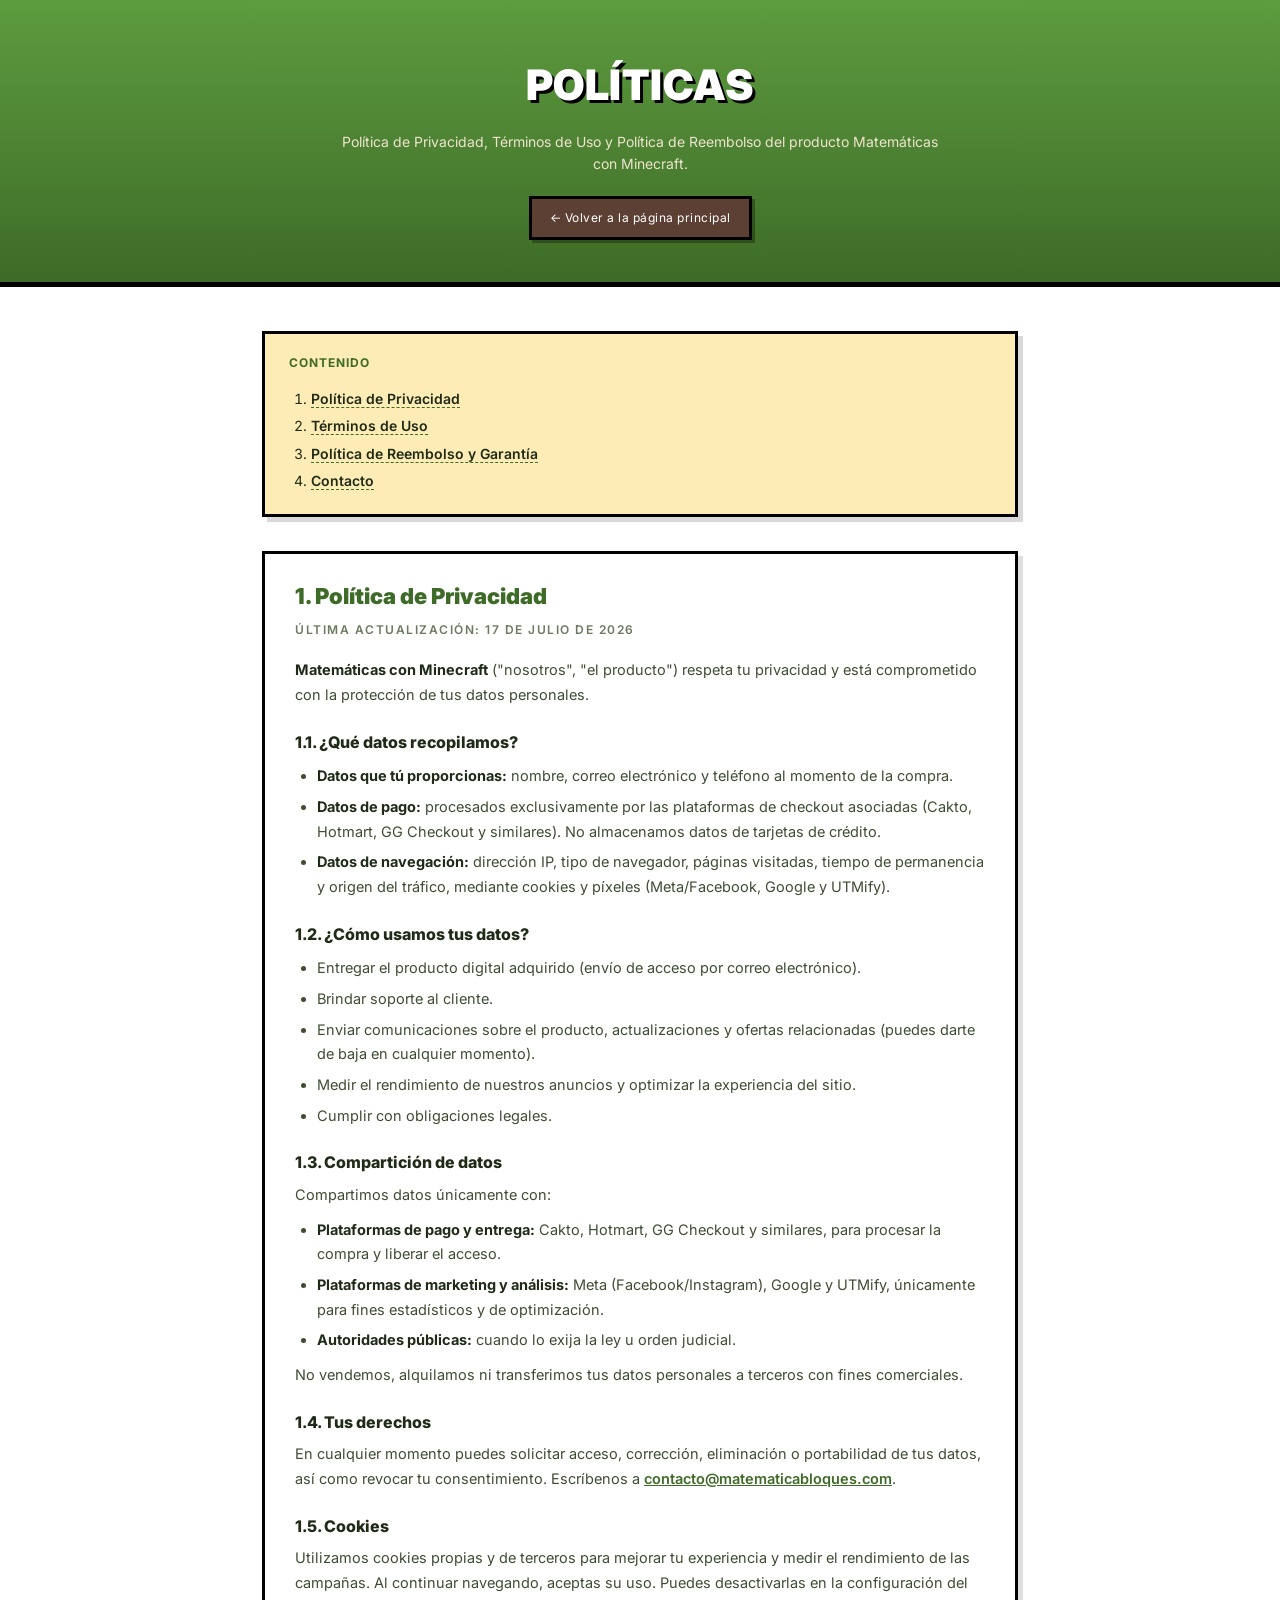
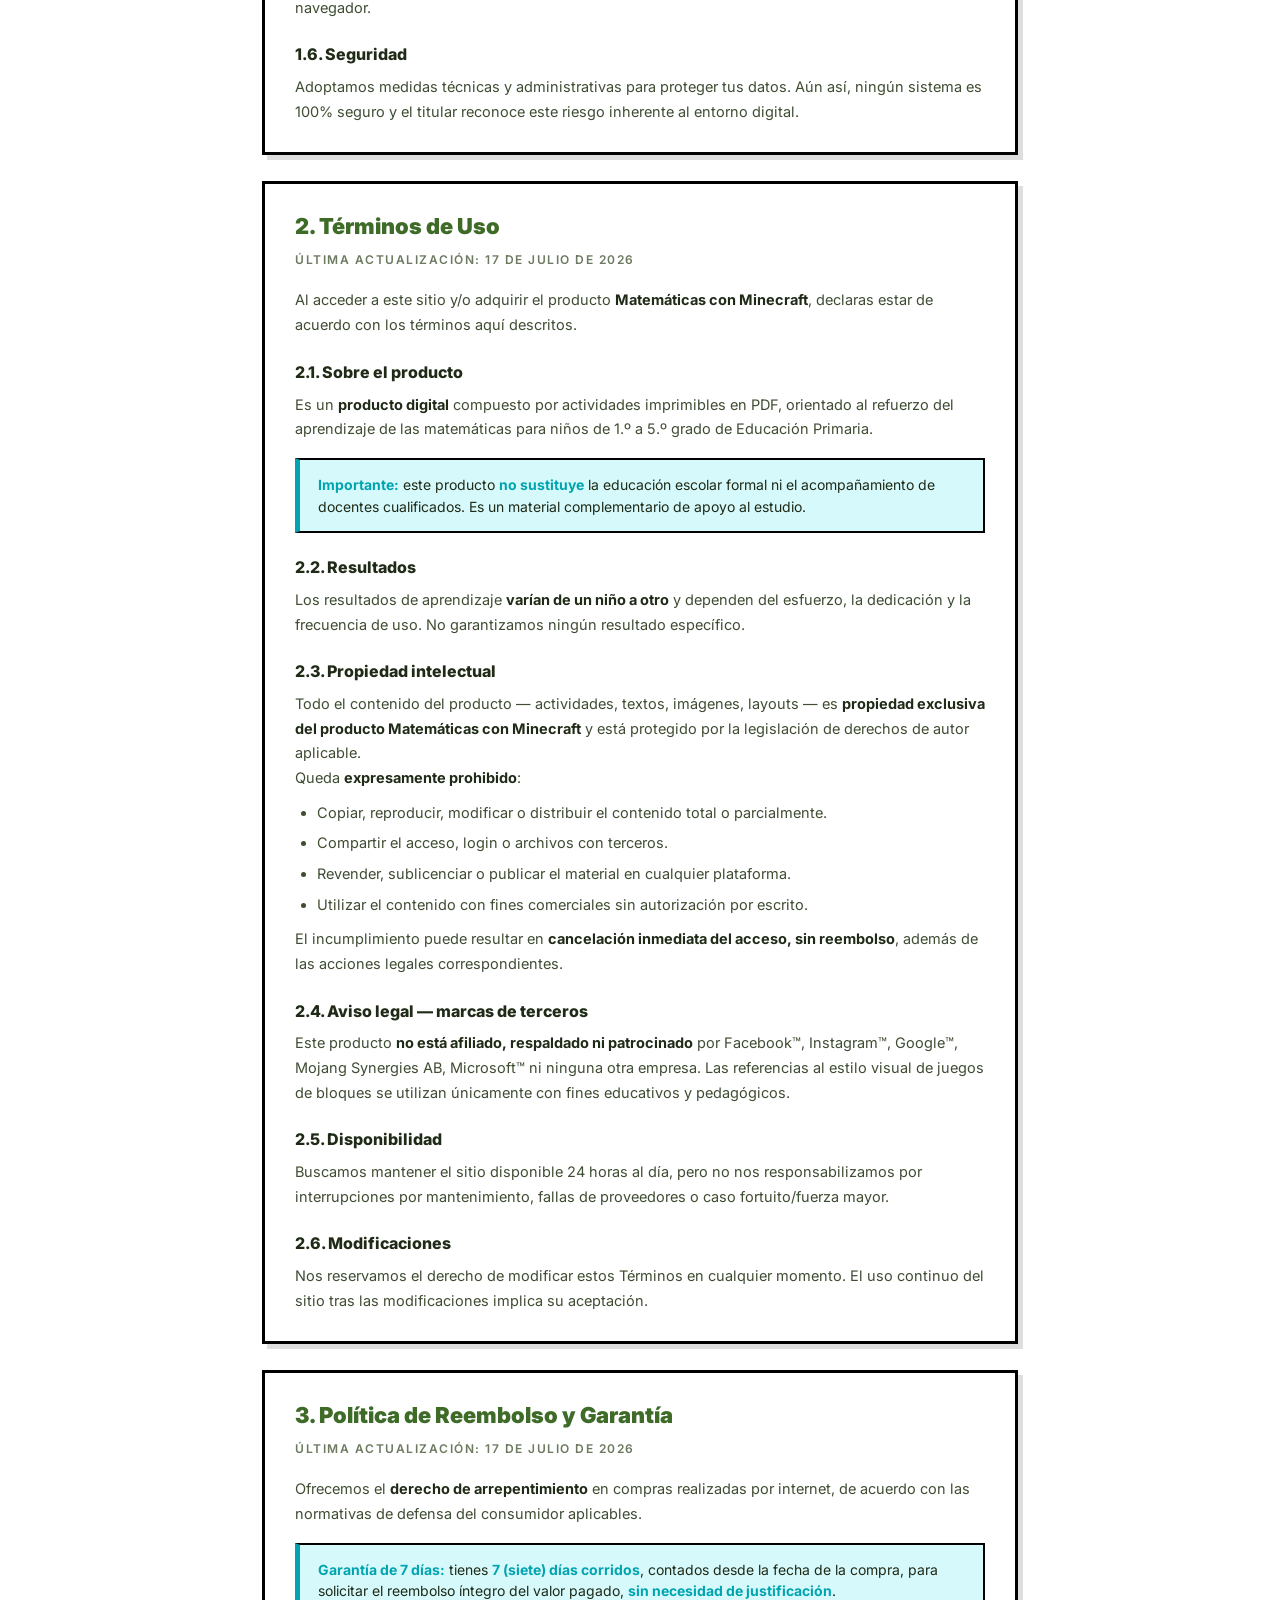
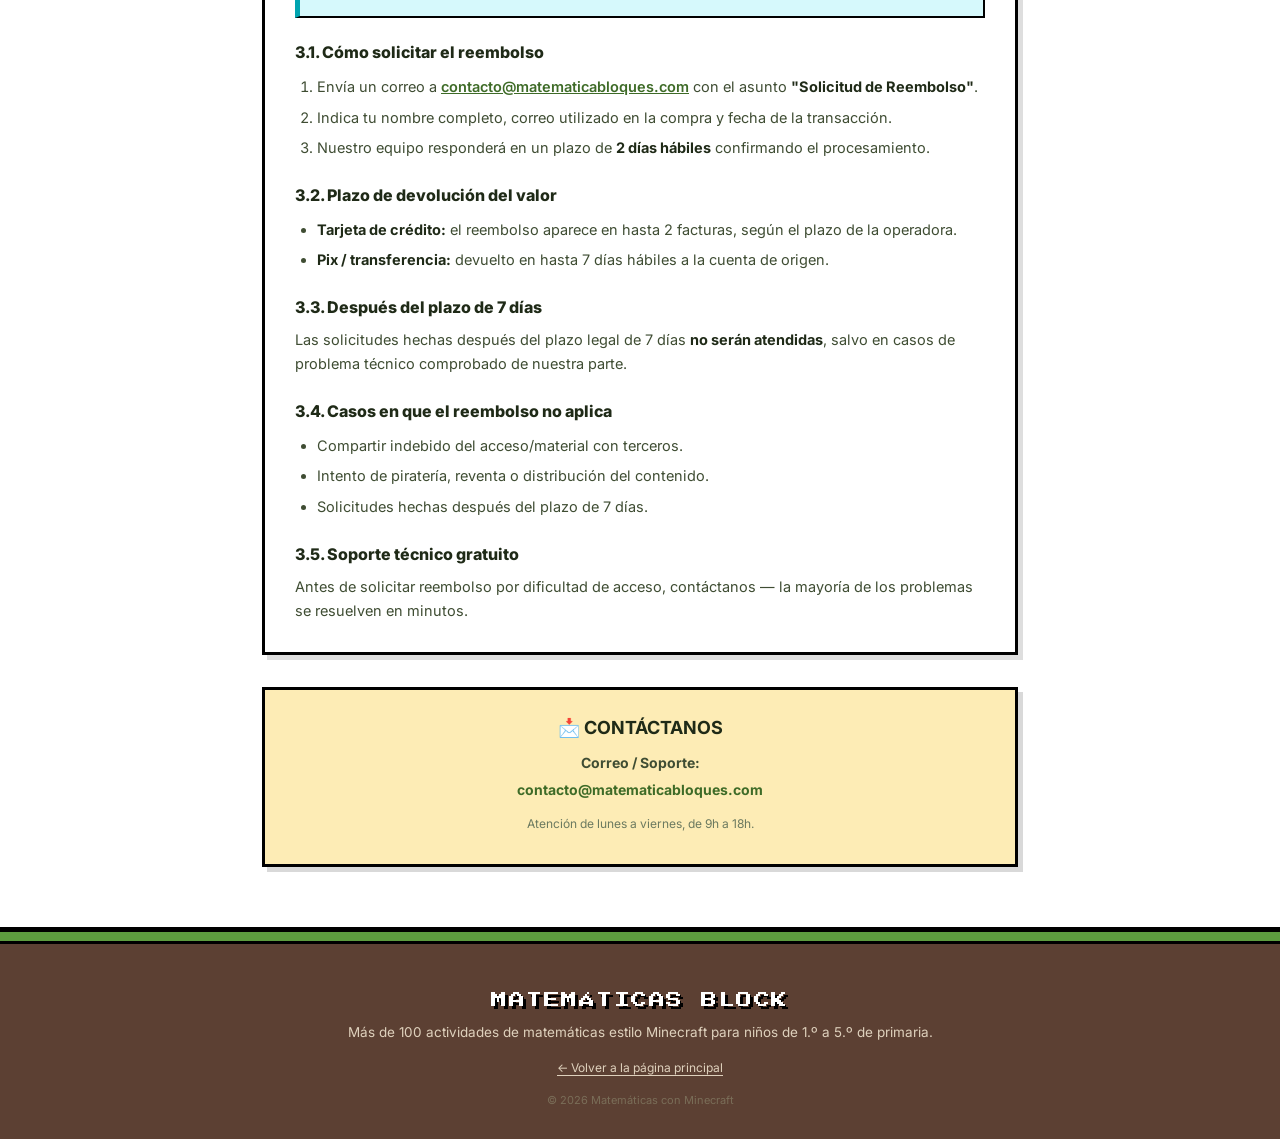
==== commit 2f951fcb: "tweak: top bar mais curto, sem emails no footer, mobile compact, carrossel dep 18s" ====
--- a/politicas.html
+++ b/politicas.html
@@ -157,7 +157,7 @@
     <p>No vendemos, alquilamos ni transferimos tus datos personales a terceros con fines comerciales.</p>
 
     <h3>1.4. Tus derechos</h3>
-    <p>En cualquier momento puedes solicitar acceso, corrección, eliminación o portabilidad de tus datos, así como revocar tu consentimiento. Escríbenos a <a href="mailto:contato.matematicasblock@gmail.com">contato.matematicasblock@gmail.com</a>.</p>
+    <p>En cualquier momento puedes solicitar acceso, corrección, eliminación o portabilidad de tus datos, así como revocar tu consentimiento. Escríbenos a <a href="mailto:contacto@matematicabloques.com">contacto@matematicabloques.com</a>.</p>
 
     <h3>1.5. Cookies</h3>
     <p>Utilizamos cookies propias y de terceros para mejorar tu experiencia y medir el rendimiento de las campañas. Al continuar navegando, aceptas su uso. Puedes desactivarlas en la configuración del navegador.</p>
@@ -217,7 +217,7 @@
 
     <h3>3.1. Cómo solicitar el reembolso</h3>
     <ol>
-      <li>Envía un correo a <a href="mailto:contato.matematicasblock@gmail.com">contato.matematicasblock@gmail.com</a> con el asunto <strong>"Solicitud de Reembolso"</strong>.</li>
+      <li>Envía un correo a <a href="mailto:contacto@matematicabloques.com">contacto@matematicabloques.com</a> con el asunto <strong>"Solicitud de Reembolso"</strong>.</li>
       <li>Indica tu nombre completo, correo utilizado en la compra y fecha de la transacción.</li>
       <li>Nuestro equipo responderá en un plazo de <strong>2 días hábiles</strong> confirmando el procesamiento.</li>
     </ol>
@@ -246,7 +246,7 @@
   <section id="contacto" class="policy-contact">
     <h3>📩 CONTÁCTANOS</h3>
     <p><strong>Correo / Soporte:</strong></p>
-    <p><a href="mailto:contato.matematicasblock@gmail.com">contato.matematicasblock@gmail.com</a></p>
+    <p><a href="mailto:contacto@matematicabloques.com">contacto@matematicabloques.com</a></p>
     <p style="font-size:12px;color:var(--text-muted);margin-top:14px">Atención de lunes a viernes, de 9h a 18h.</p>
   </section>
 
--- a/styles.css
+++ b/styles.css
@@ -269,7 +269,7 @@
 .dep-marquee-track{
   display:flex;gap:20px;
   width:max-content;
-  animation:marquee 38s linear infinite;
+  animation:marquee 18s linear infinite;
   will-change:transform;
 }
 .dep-item{
@@ -853,14 +853,27 @@
 
 /* ============ MOBILE TUNING ============ */
 @media (max-width:640px){
-  .hero{padding:24px 16px 68px}
-  .hero h1{font-size:26px;line-height:1.25}
-  .brand{font-size:12px;padding:8px 14px}
-  .kicker{font-size:10px}
-  .section{padding:48px 16px}
+  .hero{padding:20px 16px 40px}
+  .hero h1{font-size:24px;line-height:1.25;margin-bottom:12px}
+  .hero .sub{margin-bottom:14px}
+  .hero-img-wrap{margin:12px auto 16px}
+  .brand{font-size:12px;padding:8px 14px;margin-bottom:12px}
+  .kicker{font-size:10px;margin-bottom:10px}
+  .section{padding:32px 16px}
+  .section-title{font-size:22px;line-height:1.25}
+  .section-sub{margin-bottom:22px;font-size:14px}
+  .top-bar{padding:9px 12px;font-size:12px}
   .cd-box{min-width:82px;padding:12px 14px}
   .cd-box span{font-size:28px}
   .plan-price{font-size:40px}
   .cta-primary{font-size:14px;padding:16px 20px}
-  .section-title{font-size:22px;line-height:1.25}
-}
+  .learn-grid,.ideal-grid-v2,.bonus-grid,.steps-grid{gap:12px}
+  .material-head,.ideal-head{margin-bottom:20px}
+  .cta-block-v2{margin-top:24px;padding:26px 16px}
+  .cta-block-v2 h3{font-size:20px}
+  .plan-card{padding:22px 18px}
+  .plan-list{margin:10px 0}
+  .bonus-list-mini{padding:12px}
+  .guarantee-box{padding:20px}
+  .footer{padding:34px 20px 24px}
+}
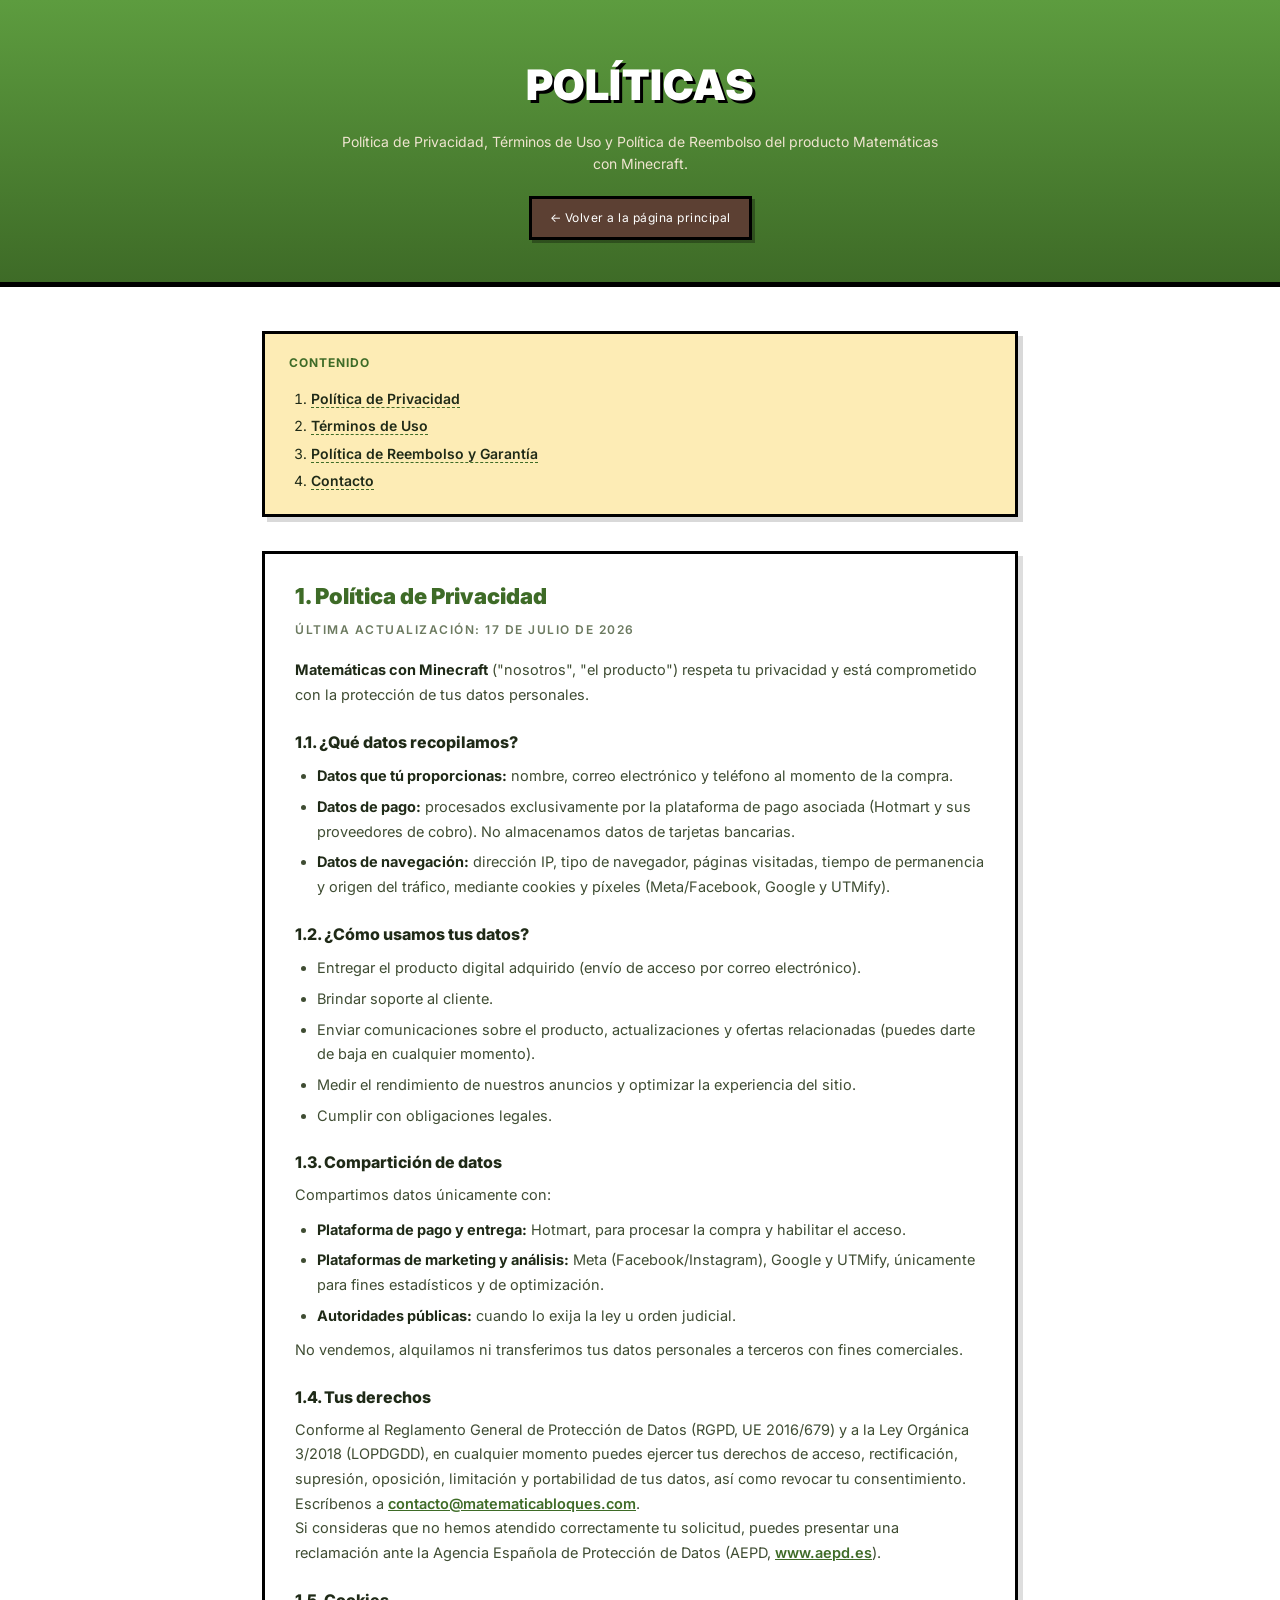
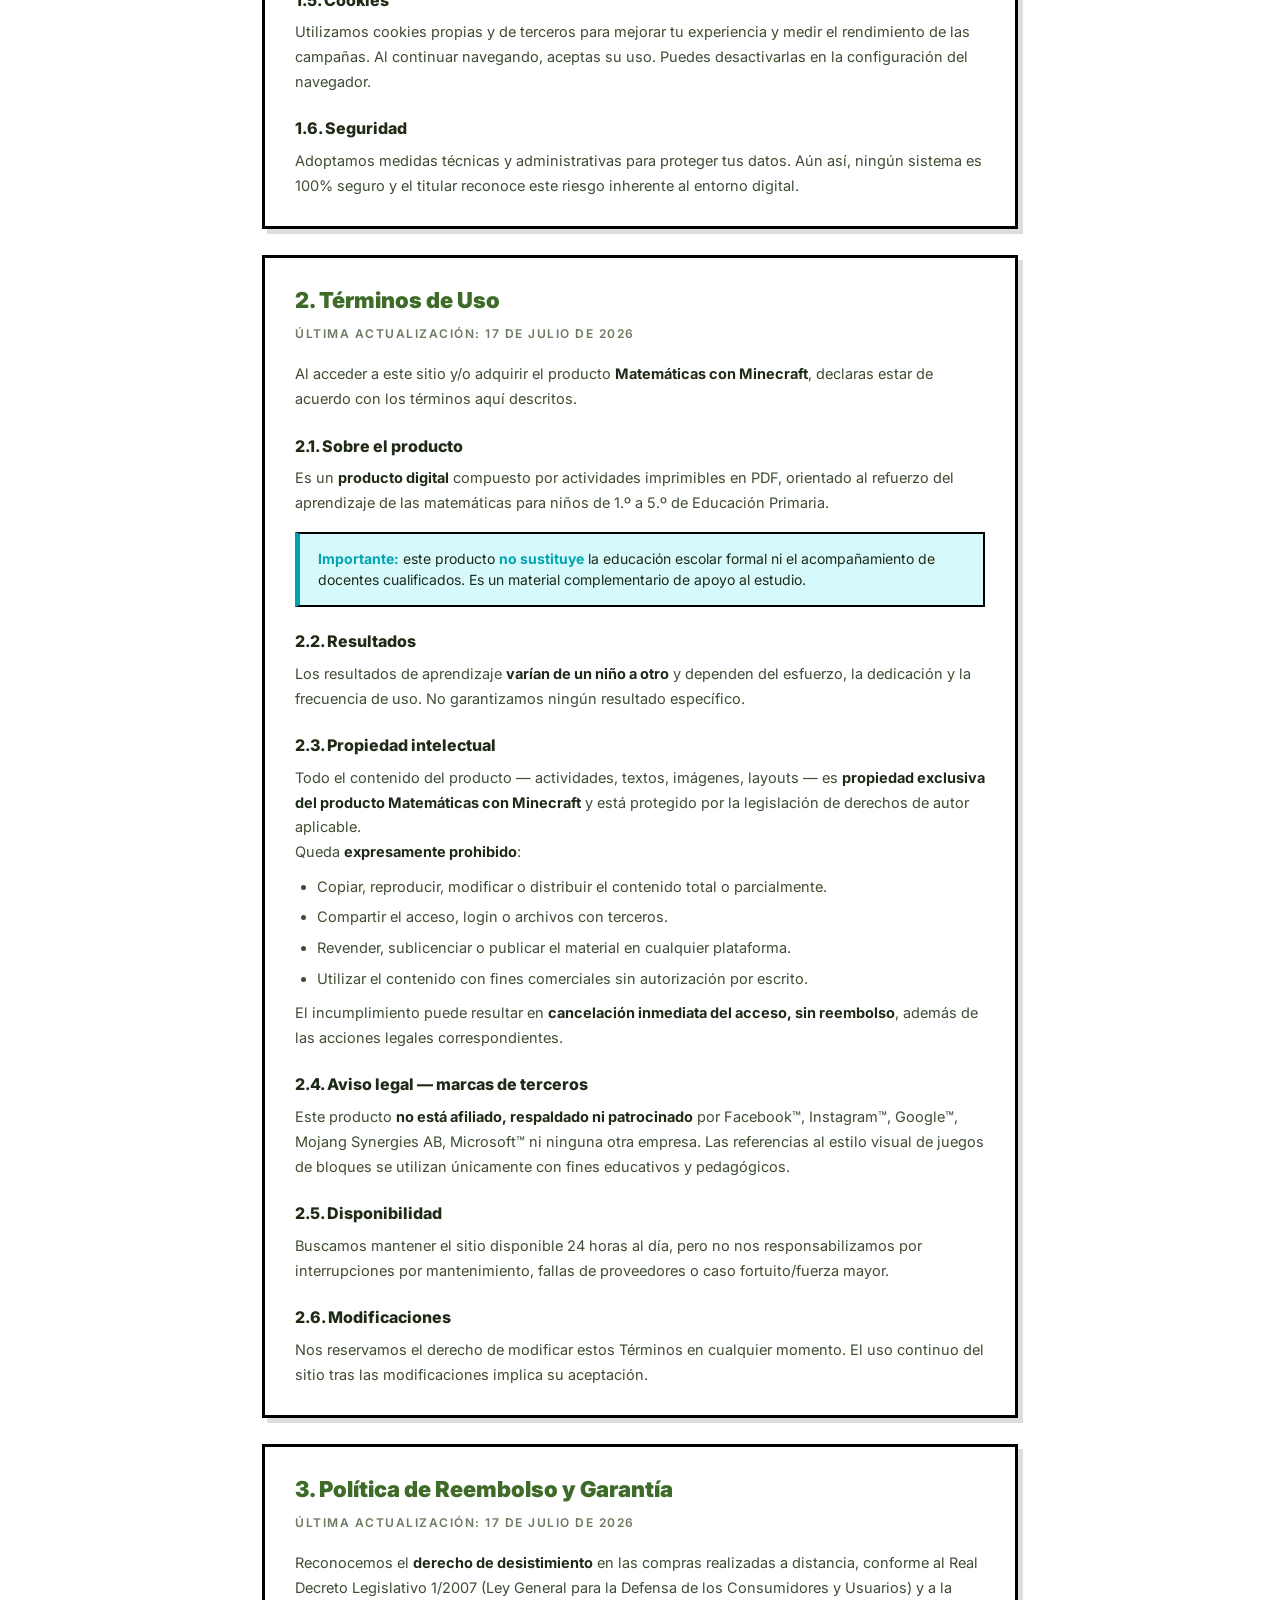
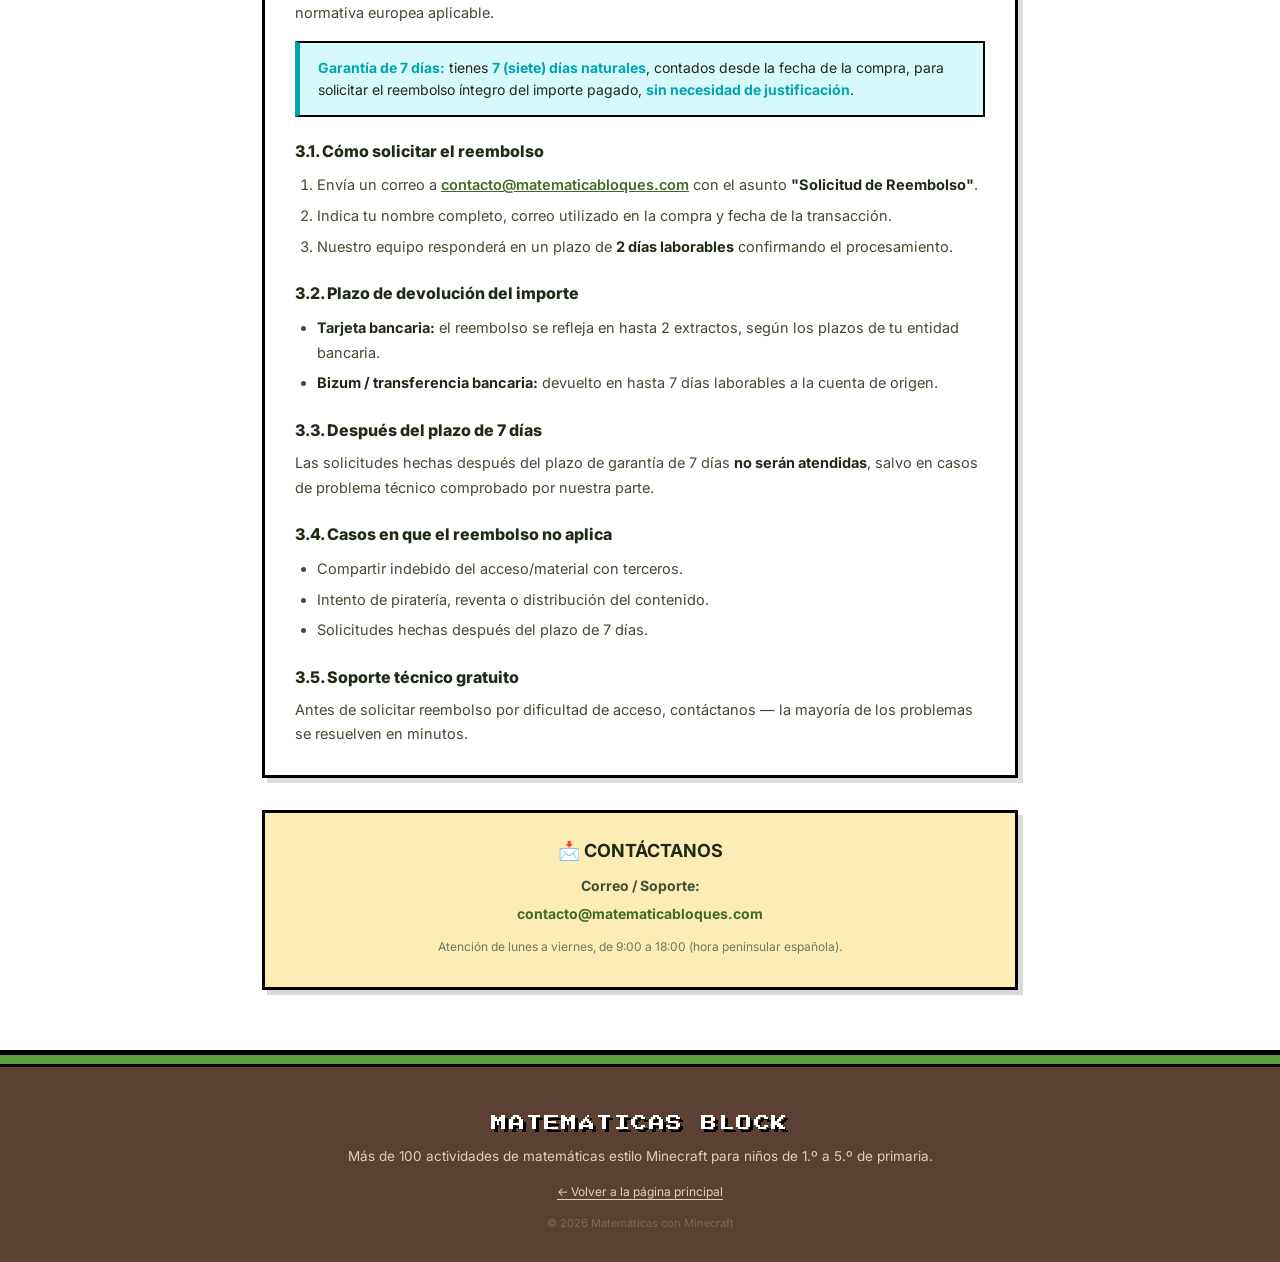
==== commit cae2cf00: "Espana: precio en EUR, pixel UTMify nuevo y castellano de Espana" ====
--- a/politicas.html
+++ b/politicas.html
@@ -1,5 +1,5 @@
 <!DOCTYPE html>
-<html lang="es">
+<html lang="es-ES">
 <head>
 <meta charset="UTF-8">
 <meta name="viewport" content="width=device-width,initial-scale=1.0,maximum-scale=5.0">
@@ -134,7 +134,7 @@
     <h3>1.1. ¿Qué datos recopilamos?</h3>
     <ul>
       <li><strong>Datos que tú proporcionas:</strong> nombre, correo electrónico y teléfono al momento de la compra.</li>
-      <li><strong>Datos de pago:</strong> procesados exclusivamente por las plataformas de checkout asociadas (Cakto, Hotmart, GG Checkout y similares). No almacenamos datos de tarjetas de crédito.</li>
+      <li><strong>Datos de pago:</strong> procesados exclusivamente por la plataforma de pago asociada (Hotmart y sus proveedores de cobro). No almacenamos datos de tarjetas bancarias.</li>
       <li><strong>Datos de navegación:</strong> dirección IP, tipo de navegador, páginas visitadas, tiempo de permanencia y origen del tráfico, mediante cookies y píxeles (Meta/Facebook, Google y UTMify).</li>
     </ul>
 
@@ -150,14 +150,15 @@
     <h3>1.3. Compartición de datos</h3>
     <p>Compartimos datos únicamente con:</p>
     <ul>
-      <li><strong>Plataformas de pago y entrega:</strong> Cakto, Hotmart, GG Checkout y similares, para procesar la compra y liberar el acceso.</li>
+      <li><strong>Plataforma de pago y entrega:</strong> Hotmart, para procesar la compra y habilitar el acceso.</li>
       <li><strong>Plataformas de marketing y análisis:</strong> Meta (Facebook/Instagram), Google y UTMify, únicamente para fines estadísticos y de optimización.</li>
       <li><strong>Autoridades públicas:</strong> cuando lo exija la ley u orden judicial.</li>
     </ul>
     <p>No vendemos, alquilamos ni transferimos tus datos personales a terceros con fines comerciales.</p>
 
     <h3>1.4. Tus derechos</h3>
-    <p>En cualquier momento puedes solicitar acceso, corrección, eliminación o portabilidad de tus datos, así como revocar tu consentimiento. Escríbenos a <a href="mailto:contacto@matematicabloques.com">contacto@matematicabloques.com</a>.</p>
+    <p>Conforme al Reglamento General de Protección de Datos (RGPD, UE 2016/679) y a la Ley Orgánica 3/2018 (LOPDGDD), en cualquier momento puedes ejercer tus derechos de acceso, rectificación, supresión, oposición, limitación y portabilidad de tus datos, así como revocar tu consentimiento. Escríbenos a <a href="mailto:contacto@matematicabloques.com">contacto@matematicabloques.com</a>.</p>
+    <p>Si consideras que no hemos atendido correctamente tu solicitud, puedes presentar una reclamación ante la Agencia Española de Protección de Datos (AEPD, <a href="https://www.aepd.es" target="_blank" rel="noopener">www.aepd.es</a>).</p>
 
     <h3>1.5. Cookies</h3>
     <p>Utilizamos cookies propias y de terceros para mejorar tu experiencia y medir el rendimiento de las campañas. Al continuar navegando, aceptas su uso. Puedes desactivarlas en la configuración del navegador.</p>
@@ -174,7 +175,7 @@
     <p>Al acceder a este sitio y/o adquirir el producto <strong>Matemáticas con Minecraft</strong>, declaras estar de acuerdo con los términos aquí descritos.</p>
 
     <h3>2.1. Sobre el producto</h3>
-    <p>Es un <strong>producto digital</strong> compuesto por actividades imprimibles en PDF, orientado al refuerzo del aprendizaje de las matemáticas para niños de 1.º a 5.º grado de Educación Primaria.</p>
+    <p>Es un <strong>producto digital</strong> compuesto por actividades imprimibles en PDF, orientado al refuerzo del aprendizaje de las matemáticas para niños de 1.º a 5.º de Educación Primaria.</p>
 
     <div class="policy-callout">
       <strong>Importante:</strong> este producto <strong>no sustituye</strong> la educación escolar formal ni el acompañamiento de docentes cualificados. Es un material complementario de apoyo al estudio.
@@ -209,27 +210,27 @@
     <h2>3. Política de Reembolso y Garantía</h2>
     <p class="policy-sub">Última actualización: 17 de julio de 2026</p>
 
-    <p>Ofrecemos el <strong>derecho de arrepentimiento</strong> en compras realizadas por internet, de acuerdo con las normativas de defensa del consumidor aplicables.</p>
+    <p>Reconocemos el <strong>derecho de desistimiento</strong> en las compras realizadas a distancia, conforme al Real Decreto Legislativo 1/2007 (Ley General para la Defensa de los Consumidores y Usuarios) y a la normativa europea aplicable.</p>
 
     <div class="policy-callout">
-      <strong>Garantía de 7 días:</strong> tienes <strong>7 (siete) días corridos</strong>, contados desde la fecha de la compra, para solicitar el reembolso íntegro del valor pagado, <strong>sin necesidad de justificación</strong>.
+      <strong>Garantía de 7 días:</strong> tienes <strong>7 (siete) días naturales</strong>, contados desde la fecha de la compra, para solicitar el reembolso íntegro del importe pagado, <strong>sin necesidad de justificación</strong>.
     </div>
 
     <h3>3.1. Cómo solicitar el reembolso</h3>
     <ol>
       <li>Envía un correo a <a href="mailto:contacto@matematicabloques.com">contacto@matematicabloques.com</a> con el asunto <strong>"Solicitud de Reembolso"</strong>.</li>
       <li>Indica tu nombre completo, correo utilizado en la compra y fecha de la transacción.</li>
-      <li>Nuestro equipo responderá en un plazo de <strong>2 días hábiles</strong> confirmando el procesamiento.</li>
+      <li>Nuestro equipo responderá en un plazo de <strong>2 días laborables</strong> confirmando el procesamiento.</li>
     </ol>
 
-    <h3>3.2. Plazo de devolución del valor</h3>
-    <ul>
-      <li><strong>Tarjeta de crédito:</strong> el reembolso aparece en hasta 2 facturas, según el plazo de la operadora.</li>
-      <li><strong>Pix / transferencia:</strong> devuelto en hasta 7 días hábiles a la cuenta de origen.</li>
+    <h3>3.2. Plazo de devolución del importe</h3>
+    <ul>
+      <li><strong>Tarjeta bancaria:</strong> el reembolso se refleja en hasta 2 extractos, según los plazos de tu entidad bancaria.</li>
+      <li><strong>Bizum / transferencia bancaria:</strong> devuelto en hasta 7 días laborables a la cuenta de origen.</li>
     </ul>
 
     <h3>3.3. Después del plazo de 7 días</h3>
-    <p>Las solicitudes hechas después del plazo legal de 7 días <strong>no serán atendidas</strong>, salvo en casos de problema técnico comprobado de nuestra parte.</p>
+    <p>Las solicitudes hechas después del plazo de garantía de 7 días <strong>no serán atendidas</strong>, salvo en casos de problema técnico comprobado por nuestra parte.</p>
 
     <h3>3.4. Casos en que el reembolso no aplica</h3>
     <ul>
@@ -247,7 +248,7 @@
     <h3>📩 CONTÁCTANOS</h3>
     <p><strong>Correo / Soporte:</strong></p>
     <p><a href="mailto:contacto@matematicabloques.com">contacto@matematicabloques.com</a></p>
-    <p style="font-size:12px;color:var(--text-muted);margin-top:14px">Atención de lunes a viernes, de 9h a 18h.</p>
+    <p style="font-size:12px;color:var(--text-muted);margin-top:14px">Atención de lunes a viernes, de 9:00 a 18:00 (hora peninsular española).</p>
   </section>
 
 </main>
--- a/styles.css
+++ b/styles.css
@@ -158,15 +158,42 @@
   box-shadow:5px 5px 0 rgba(0,0,0,.35), inset 0 2px 0 rgba(255,255,255,.25);
   text-transform:uppercase;letter-spacing:.6px;
   text-shadow:2px 2px 0 #000;
-  transition:transform .12s ease, box-shadow .12s ease;
-  animation:pulse 2.2s ease-in-out infinite;
+  transition:transform .12s ease, box-shadow .12s ease, filter .2s ease;
   line-height:1.4;
-}
-.cta-primary:hover{transform:translate(-2px,-2px);box-shadow:7px 7px 0 rgba(0,0,0,.4), inset 0 2px 0 rgba(255,255,255,.25)}
+  position:relative;
+  overflow:hidden;
+  isolation:isolate;
+  animation:cta-glow 5s ease-in-out infinite;
+}
+/* brillo que cruza el boton, con pausa larga entre ciclos */
+.cta-primary::after{
+  content:"";
+  position:absolute;
+  top:-60%;
+  left:-60%;
+  width:38%;
+  height:220%;
+  background:linear-gradient(100deg,transparent 0%,rgba(255,255,255,.42) 50%,transparent 100%);
+  transform:rotate(18deg);
+  pointer-events:none;
+  animation:cta-shine 5s ease-in-out infinite;
+}
+.cta-primary:hover{transform:translate(-2px,-2px);box-shadow:7px 7px 0 rgba(0,0,0,.4), inset 0 2px 0 rgba(255,255,255,.25);animation:none}
+.cta-primary:hover::after{animation:none;opacity:0}
 .cta-primary:active{transform:translate(2px,2px);box-shadow:2px 2px 0 rgba(0,0,0,.35)}
-@keyframes pulse{
-  0%,100%{box-shadow:5px 5px 0 rgba(0,0,0,.35), inset 0 2px 0 rgba(255,255,255,.25);}
-  50%{box-shadow:7px 7px 0 rgba(0,0,0,.45), inset 0 2px 0 rgba(255,255,255,.25);}
+
+@keyframes cta-shine{
+  0%   {left:-60%}
+  38%  {left:130%}
+  100% {left:130%}
+}
+@keyframes cta-glow{
+  0%,100%{filter:brightness(1)}
+  38%    {filter:brightness(1.07)}
+}
+@media (prefers-reduced-motion:reduce){
+  .cta-primary{animation:none}
+  .cta-primary::after{animation:none;opacity:0}
 }
 .social-proof{
   margin-top:22px;font-size:14px;color:#fff;
